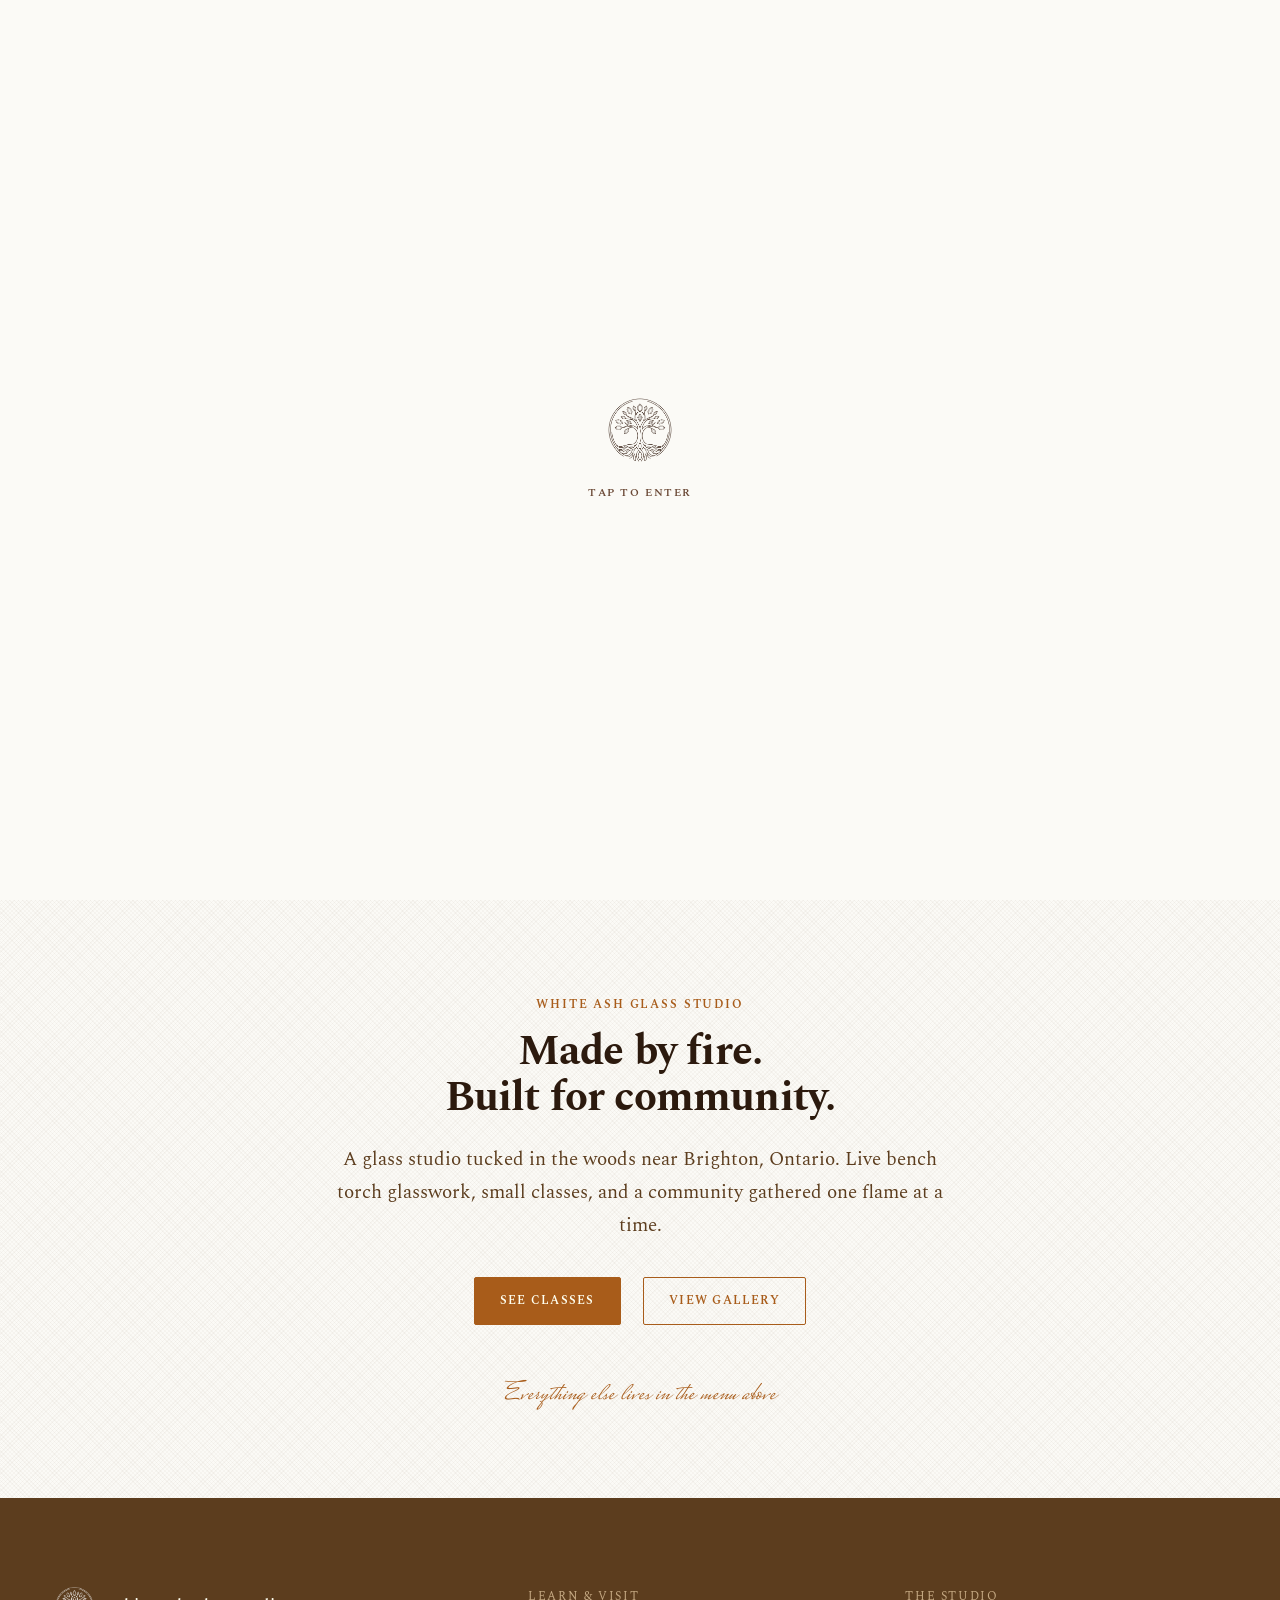
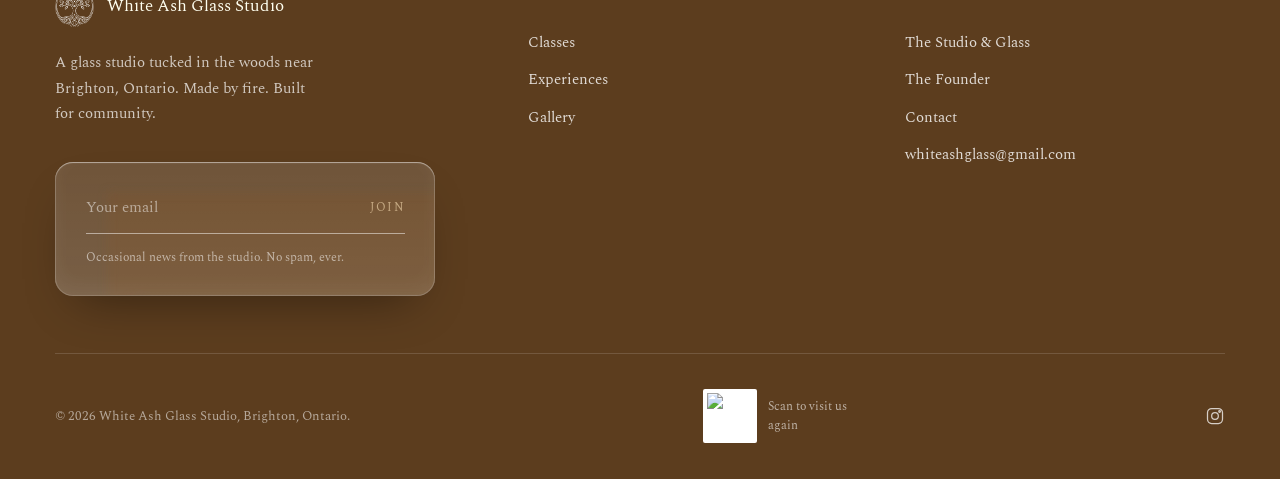
==== index.html @ 571f571d "Initial commit: White Ash Glass Studio website" ====
<!doctype html>
<html lang="en">
<head>
<meta charset="UTF-8">
<meta name="viewport" content="width=device-width, initial-scale=1.0">
<title>White Ash Glass Studio | Bench Torch Glass Art in the Woods, Brighton ON</title>
<meta name="description" content="A glass studio tucked in the woods near Brighton, Ontario. Live bench torch glasswork, hands-on classes, and a community built around the flame.">
<link rel="icon" href="assets/img/logo-mark.png" type="image/png">
<link rel="preconnect" href="https://fonts.googleapis.com">
<link rel="stylesheet" href="assets/css/style.css?v=6">
</head>
<body>

<div class="loading-veil" role="button" tabindex="0" aria-label="Enter White Ash Glass Studio, with sound">
  <img src="assets/img/logo-mark.png" alt="">
  <span class="loading-veil-hint">Tap to enter</span>
</div>

<header class="site-nav">
  <div class="nav-inner">
    <a href="index.html" class="brand">
      <img class="mark-dark" src="assets/img/logo-mark.png" alt="White Ash Glass Studio">
      <img class="mark-light" src="assets/img/logo-mark-light.png" alt="">
      <span class="brand-word">White Ash Glass Studio</span>
    </a>
    <nav class="nav-links">
      <a href="classes.html">Classes</a>
      <a href="experiences.html">Experiences</a>
      <a href="gallery.html">Gallery</a>
      <a href="studio-glass.html">The Studio & Glass</a>
      <a href="the-founder.html">The Founder</a>
      <a href="contact.html">Contact</a>
    </nav>
    <button class="nav-toggle" aria-label="Toggle menu" aria-expanded="false"><span></span><span></span><span></span></button>
  </div>
  <div class="nav-mega">
    <div class="nav-mega-grid">
      <a class="nav-mega-item" href="classes.html">
        <img src="https://images.unsplash.com/photo-1747741321009-b0002ce9b162?w=400&q=70&auto=format&fit=crop" alt="" loading="lazy">
        <span>Classes</span>
      </a>
      <a class="nav-mega-item" href="experiences.html">
        <img src="https://images.unsplash.com/photo-1729244908257-19c8878dfb8f?w=400&q=70&auto=format&fit=crop" alt="" loading="lazy">
        <span>Experiences</span>
      </a>
      <a class="nav-mega-item" href="gallery.html">
        <img src="https://images.unsplash.com/photo-1751751503579-85dc2b4d5c11?w=400&q=70&auto=format&fit=crop" alt="" loading="lazy">
        <span>Gallery</span>
      </a>
      <a class="nav-mega-item" href="studio-glass.html">
        <img src="https://images.unsplash.com/photo-1626327524481-23f89149df7b?w=400&q=70&auto=format&fit=crop" alt="" loading="lazy">
        <span>The Studio & Glass</span>
      </a>
      <a class="nav-mega-item" href="the-founder.html">
        <img src="https://images.unsplash.com/photo-1644917797873-749a1439455c?w=400&q=70&auto=format&fit=crop" alt="" loading="lazy">
        <span>The Founder</span>
      </a>
    </div>
  </div>
</header>

<section class="video-hero" aria-label="A path through the woods leading to the White Ash Glass Studio building">
  <video
    class="video-hero-media"
    autoplay
    muted
    loop
    playsinline
    poster="assets/video/hero-poster.jpg?v=3">
    <source src="assets/video/hero-video.mp4?v=3" type="video/mp4">
  </video>

  <noscript>
    <img class="video-hero-media" src="assets/video/hero-poster.jpg" alt="A woodchip path through spring forest leading to the White Ash Glass Studio building">
  </noscript>

  <button class="hero-sound-toggle" type="button" aria-pressed="false" aria-label="Turn on sound">
    <svg class="icon-muted" width="16" height="16" viewBox="0 0 24 24" fill="none" stroke="currentColor" stroke-width="1.6"><path d="M4 9v6h4l5 5V4L8 9H4Z"/><path d="M17 8l5 8M22 8l-5 8"/></svg>
    <svg class="icon-unmuted" width="16" height="16" viewBox="0 0 24 24" fill="none" stroke="currentColor" stroke-width="1.6"><path d="M4 9v6h4l5 5V4L8 9H4Z"/><path d="M16.5 8.5a5 5 0 0 1 0 7M19.5 6a9 9 0 0 1 0 12"/></svg>
    <span class="hero-sound-label">Sound</span>
  </button>

  <div class="hero-scroll-cue"><span>Scroll</span><div class="line"></div></div>
</section>

<main>
  <section class="section text-center" style="max-width: 620px; padding-top: var(--space-6); padding-bottom: var(--space-6);">
    <span class="eyebrow">White Ash Glass Studio</span>
    <h1 class="mt-2" style="font-size: clamp(2rem, 4vw, 2.6rem);">Made by fire.<br>Built for community.</h1>
    <p class="body-copy large mt-3 text-center">A glass studio tucked in the woods near Brighton, Ontario. Live bench torch glasswork, small classes, and a community gathered one flame at a time.</p>
    <div class="flex items-center gap-3 mt-4" style="justify-content:center; flex-wrap:wrap;">
      <a href="classes.html" class="btn solid">See classes</a>
      <a href="gallery.html" class="btn">View gallery</a>
    </div>
    <p class="script mt-5" style="font-size:1.6rem;">Everything else lives in the menu above</p>
  </section>
</main>

<footer class="site-footer" id="newsletter">
  <div class="container">
    <div class="footer-top">
      <div>
        <div class="footer-brand">
          <img src="assets/img/logo-mark-light.png" alt="">
          <span>White Ash Glass Studio</span>
        </div>
        <p class="footer-tag">A glass studio tucked in the woods near Brighton, Ontario. Made by fire. Built for community.</p>
        <div class="mt-4 glass-card">
          <form class="newsletter-form" action="#" method="post">
            <label class="sr-only" for="newsletter-email">Email address</label>
            <input id="newsletter-email" type="email" placeholder="Your email" required>
            <button type="submit">Join</button>
          </form>
          <p class="newsletter-success">Welcome to the studio. Check your inbox for a note from us.</p>
          <p class="newsletter-note">Occasional news from the studio. No spam, ever.</p>
        </div>
      </div>
      <div>
        <div class="footer-heading">Learn &amp; Visit</div>
        <ul class="footer-links">
          <li><a href="classes.html">Classes</a></li>
          <li><a href="experiences.html">Experiences</a></li>
          <li><a href="gallery.html">Gallery</a></li>
        </ul>
      </div>
      <div>
        <div class="footer-heading">The Studio</div>
        <ul class="footer-links">
          <li><a href="studio-glass.html">The Studio &amp; Glass</a></li>
          <li><a href="the-founder.html">The Founder</a></li>
          <li><a href="contact.html">Contact</a></li>
          <li><a href="mailto:whiteashglass@gmail.com">whiteashglass@gmail.com</a></li>
        </ul>
      </div>
    </div>
    <div class="footer-bottom">
      <span>&copy; 2026 White Ash Glass Studio, Brighton, Ontario.</span>
      <div class="footer-qr">
        <img src="https://api.qrserver.com/v1/create-qr-code/?size=100x100&margin=0&color=44-26-14&data=https://whiteashglass.ca" alt="QR code linking to whiteashglass.ca">
        <span>Scan to visit us again</span>
      </div>
      <div class="footer-social">
        <a href="https://instagram.com" aria-label="White Ash Glass Studio on Instagram" target="_blank" rel="noopener">
          <svg width="20" height="20" viewBox="0 0 24 24" fill="none" stroke="currentColor" stroke-width="1.5"><rect x="3" y="3" width="18" height="18" rx="5"/><circle cx="12" cy="12" r="4"/><circle cx="17.5" cy="6.5" r="1"/></svg>
        </a>
      </div>
    </div>
  </div>
</footer>

<script src="assets/js/liquid-glass.js"></script>
<script src="assets/js/main.js?v=7"></script>
</body>
</html>
---- assets/css/style.css ----
/* ==========================================================================
   White Ash Glass Studio — Design System
   Earth-tone palette, Spectral type (Anziano pending licence), tree-of-life motif.
   ========================================================================== */

@import url('https://fonts.googleapis.com/css2?family=Spectral:ital,wght@0,300;0,400;0,500;0,600;0,700;1,400;1,500;1,600&family=Mrs+Saint+Delafield&display=swap');

:root{
  /* ---- Colour palette (from WAGS Brand Book v7) ---- */
  --lemon:      #FFFFF0;
  --stone:      #FBFAF6;
  --parchment:  #EDE5D4;
  --sand:       #C4A882;
  --sienna:     #8B6347;
  --walnut:     #5C3D1E;
  --bark:       #2C1A0E;
  --copper:     #A85C1A;
  --copper-dim: #8f4d15;
  --sienna-dim: #6b4936;
  --studio-green: #7A8C6E;

  --stone-rgb: 251,250,246;
  --bark-rgb: 44,26,14;
  --weave-rgb: 92,61,30;

  /* ---- Type ---- */
  --font-display: 'Spectral', Georgia, 'Times New Roman', serif;
  --font-body:    'Spectral', Georgia, 'Times New Roman', serif;
  --font-script:  'Mrs Saint Delafield', cursive;

  /* ---- Spacing scale ---- */
  --space-1: 0.4rem;
  --space-2: 0.8rem;
  --space-3: 1.4rem;
  --space-4: 2.2rem;
  --space-5: 3.6rem;
  --space-6: 5.6rem;
  --space-7: 8.8rem;

  /* ---- Motion ---- */
  --ease-out: cubic-bezier(0.16, 1, 0.3, 1);

  --nav-h: 84px;
}

*, *::before, *::after{ box-sizing: border-box; }
html{ scroll-behavior: smooth; }
@media (prefers-reduced-motion: reduce){
  html{ scroll-behavior: auto; }
  *, *::before, *::after{
    animation-duration: 0.001ms !important;
    animation-iteration-count: 1 !important;
    transition-duration: 0.001ms !important;
    transition-delay: 0ms !important;
    scroll-behavior: auto !important;
  }
}

/* Linen/cardstock texture: a fine two-angle crosshatch weave, CSS-only
   (no image request, no filter compositing — cheapest possible option).
   Kept low-contrast and small-pitch on purpose: it should read as paper
   grain at normal viewing distance, not as a visible pattern. Repeats
   seamlessly by nature of the gradient math, no explicit tile size needed. */
body{
  margin: 0;
  background-color: var(--stone);
  background-image:
    repeating-linear-gradient(45deg,
      rgba(var(--weave-rgb), 0.035) 0px,
      rgba(var(--weave-rgb), 0.035) 1px,
      transparent 1px,
      transparent 3px),
    repeating-linear-gradient(-45deg,
      rgba(var(--weave-rgb), 0.035) 0px,
      rgba(var(--weave-rgb), 0.035) 1px,
      transparent 1px,
      transparent 3px);
  color: var(--bark);
  font-family: var(--font-body);
  font-weight: 400;
  font-size: 16px;
  line-height: 1.65;
  -webkit-font-smoothing: antialiased;
  text-rendering: optimizeLegibility;
  overflow-x: hidden;
}

img{ max-width: 100%; display: block; }
a{ color: inherit; text-decoration: none; }
button{ font-family: inherit; cursor: pointer; }
ul{ margin: 0; padding: 0; list-style: none; }
h1,h2,h3,h4,p{ margin: 0; }

.container{
  max-width: 1240px;
  margin: 0 auto;
  padding: 0 var(--space-4);
}
@media (max-width: 640px){
  .container{ padding: 0 var(--space-3); }
}

/* ---- Typography ---- */
h1, .h1, h2, .h2, h3, .h3, .display{
  font-family: var(--font-display);
  color: var(--bark);
  font-weight: 600;
  letter-spacing: -0.02em;
  line-height: 1.12;
}
.h1, h1{ font-size: clamp(2.6rem, 5vw, 4rem); font-weight: 700; }
.h2, h2{ font-size: clamp(2rem, 3.6vw, 2.75rem); font-weight: 600; }
.h3, h3{ font-size: clamp(1.35rem, 2vw, 1.6rem); font-weight: 600; letter-spacing: -0.01em; }

.subheading{
  font-family: var(--font-display);
  font-style: italic;
  font-weight: 400;
  font-size: clamp(1.15rem, 1.6vw, 1.4rem);
  color: var(--sienna);
  letter-spacing: 0;
}

.eyebrow{
  font-family: var(--font-body);
  font-weight: 600;
  font-size: 0.72rem;
  letter-spacing: 0.16em;
  text-transform: uppercase;
  color: var(--copper);
}

.script{
  font-family: var(--font-script);
  font-weight: 400;
  color: var(--copper);
  line-height: 1;
}

p, .body-copy{
  max-width: 62ch;
  font-size: 1.05rem;
  font-weight: 400;
  line-height: 1.7;
  color: var(--walnut);
}
.body-copy.large{ font-size: 1.2rem; }
.lede{ font-size: 1.25rem; line-height: 1.65; color: var(--walnut); max-width: 58ch; }

.caption, .label{
  font-family: var(--font-body);
  font-size: 0.72rem;
  font-weight: 600;
  letter-spacing: 0.1em;
  text-transform: uppercase;
  color: var(--sienna);
}

/* --copper and --sienna both drop under 4.5:1 against --parchment (measured
   ~3.98:1 and ~4.21:1). Every card is parchment regardless of its parent
   section, so the contrast-safe variants apply there and inside
   .on-parchment sections directly, without touching the brand accent
   colour anywhere it already reads at 4.5:1+ (page-hero copy, stone bg). */
.card .eyebrow,
.on-parchment .eyebrow{ color: var(--copper-dim); }
.card .caption,
.card .label,
.on-parchment .caption,
.on-parchment .label{ color: var(--sienna-dim); }

.text-center{ text-align: center; margin-left: auto; margin-right: auto; }

/* ---- Buttons / links ---- */
.btn{
  display: inline-flex;
  align-items: center;
  gap: 0.6em;
  font-family: var(--font-body);
  font-size: 0.78rem;
  font-weight: 600;
  letter-spacing: 0.1em;
  text-transform: uppercase;
  padding: 1em 2em;
  border: 1px solid var(--copper);
  border-radius: 2px;
  color: var(--copper);
  background: transparent;
  transition: color 0.35s var(--ease-out), background-color 0.35s var(--ease-out), transform 0.35s var(--ease-out), box-shadow 0.35s var(--ease-out);
}
.btn:focus-visible{ outline: 2px solid var(--copper); outline-offset: 3px; }
.btn:active{ transform: translateY(0); transition-duration: 0.12s; }
.btn.solid{ background: var(--copper); color: var(--lemon); }
.btn.ghost-light{ border-color: rgba(255,255,255,0.7); color: #fff; }

.text-link{
  position: relative;
  font-weight: 500;
  color: var(--walnut);
  padding-bottom: 2px;
  background-image: linear-gradient(var(--copper), var(--copper));
  background-position: 0 100%;
  background-repeat: no-repeat;
  background-size: 0% 1px;
  transition: background-size 0.4s var(--ease-out), color 0.3s var(--ease-out);
}
.text-link:focus-visible{ outline: 2px solid var(--copper); outline-offset: 3px; }

/* ---- Navigation ---- */
/* Floating liquid-glass bar: JS (liquid-glass.js) supplies the SVG-filtered
   backdrop refraction; this CSS supplies the material dressing (tint,
   specular rim, inner glow, shadow) per the glass recipe. Text colour keys
   off .scrolled since the bar always floats over photography or content. */
.site-nav{
  position: fixed;
  top: 14px;
  left: 50%;
  transform: translateX(-50%);
  width: calc(100% - 28px);
  max-width: 1240px;
  z-index: 100;
  border-radius: 20px;
  transition: background 0.5s var(--ease-out), box-shadow 0.5s var(--ease-out), top 0.4s var(--ease-out);
}
.site-nav.glass-nav{
  background: linear-gradient(180deg, rgba(var(--bark-rgb),0.22), rgba(var(--bark-rgb),0.36));
  box-shadow:
    0 20px 50px -22px rgba(44,26,14,0.45),
    inset 0 1px 1px rgba(255,255,255,0.4),
    inset 0 -8px 18px rgba(255,255,255,0.05),
    inset 0 0 0 1px rgba(255,255,255,0.15);
}
.site-nav.glass-nav.scrolled{
  background: linear-gradient(180deg, rgba(var(--stone-rgb),0.58), rgba(var(--stone-rgb),0.76));
  box-shadow:
    0 16px 40px -22px rgba(44,26,14,0.3),
    inset 0 1px 1px rgba(255,255,255,0.65),
    inset 0 -8px 18px rgba(255,255,255,0.1),
    inset 0 0 0 1px rgba(255,255,255,0.55);
}
.site-nav.scrolled{ top: 10px; }
/* pre-JS / fallback: keep the bar legible before liquid-glass.js attaches */
.site-nav.glass-nav:not(.lg-ready){ backdrop-filter: blur(14px) saturate(1.3); -webkit-backdrop-filter: blur(14px) saturate(1.3); }

.nav-inner{
  display: flex;
  align-items: center;
  justify-content: space-between;
  width: 100%;
  padding: 0.85rem 1.6rem;
  position: relative;
  z-index: 2;
}
@media (max-width: 640px){
  .site-nav{ top: 10px; width: calc(100% - 20px); }
  .nav-inner{ padding: 0.7rem 1.1rem; }
}

/* ---- Nav mega menu ----
   The homepage no longer carries a chapter-panel index, so the nav takes
   over that job: hovering or keyboard-focusing the link row drops a glass
   panel of photo tiles, one per page. Always kept in the DOM at full size
   (opacity/visibility toggled, never display:none) so liquid-glass.js can
   measure and refract it correctly from the first paint. Desktop only —
   mobile keeps the simple full-screen text list. */
.nav-mega{
  position: absolute;
  top: calc(100% + 10px);
  left: 0; right: 0;
  border-radius: 20px;
  padding: 1.1rem;
  opacity: 0;
  visibility: hidden;
  transform: translateY(-10px);
  transition: opacity .25s var(--ease-out), transform .25s var(--ease-out), visibility 0s linear .25s;
  pointer-events: none;
  z-index: 1;
}
.nav-mega.glass-nav{
  background: linear-gradient(180deg, rgba(var(--stone-rgb),0.62), rgba(var(--stone-rgb),0.8));
  box-shadow:
    0 26px 60px -22px rgba(44,26,14,0.4),
    inset 0 1px 1px rgba(255,255,255,0.7),
    inset 0 -8px 18px rgba(255,255,255,0.1),
    inset 0 0 0 1px rgba(255,255,255,0.55);
}
.site-nav:focus-within .nav-mega{
  opacity: 1;
  visibility: visible;
  transform: translateY(0);
  pointer-events: auto;
  transition: opacity .25s var(--ease-out), transform .25s var(--ease-out), visibility 0s;
}
.nav-mega-grid{
  display: grid;
  grid-template-columns: repeat(5, 1fr);
  gap: 0.7rem;
}
.nav-mega-item{
  position: relative;
  display: block;
  border-radius: 12px;
  overflow: hidden;
  aspect-ratio: 3/4;
  background: var(--parchment);
}
.nav-mega-item img{
  width: 100%; height: 100%; object-fit: cover;
  transition: transform .6s var(--ease-out);
}
.nav-mega-item::after{
  content: '';
  position: absolute; inset: 0;
  background: linear-gradient(180deg, rgba(20,12,6,0) 45%, rgba(20,12,6,0.68) 100%);
}
.nav-mega-item span{
  position: absolute; left: 10px; right: 10px; bottom: 9px;
  z-index: 1;
  color: #fff;
  font-size: 0.68rem;
  font-weight: 600;
  letter-spacing: 0.06em;
  text-transform: uppercase;
}
.nav-mega-item:focus-visible{ outline: 2px solid var(--copper); outline-offset: 3px; }
@media (max-width: 880px){
  .nav-mega{ display: none; }
}

.brand{
  display: flex;
  align-items: center;
  gap: 0.7rem;
}
.brand img{ height: 38px; width: auto; transform-origin: left center; transition: transform 0.4s var(--ease-out), filter .4s; }
.site-nav.scrolled .brand img{ transform: scale(0.842); }
.brand-word{
  font-family: var(--font-display);
  font-weight: 600;
  font-size: 1.02rem;
  letter-spacing: 0.01em;
  color: #fff;
  text-shadow: 0 1px 8px rgba(0,0,0,0.35);
  transition: color .4s var(--ease-out), text-shadow .4s var(--ease-out);
}
.site-nav.scrolled .brand-word{ color: var(--bark); text-shadow: none; }
.site-nav.scrolled .brand img.mark-dark{ display:block; }
.site-nav.scrolled .brand img.mark-light{ display:none; }
.brand img.mark-dark{ display:none; }
.brand img.mark-light{ display:block; filter: drop-shadow(0 1px 6px rgba(0,0,0,0.35)); }

.nav-links{
  display: flex;
  align-items: center;
  gap: var(--space-4);
}
.nav-links a{
  font-size: 0.76rem;
  font-weight: 600;
  letter-spacing: 0.08em;
  text-transform: uppercase;
  color: #fff;
  text-shadow: 0 1px 6px rgba(0,0,0,0.3);
  position: relative;
  padding: 0.4em 0;
  transition: color .4s var(--ease-out), text-shadow .4s var(--ease-out);
}
.site-nav.scrolled .nav-links a{ color: var(--walnut); text-shadow: none; }
.nav-links a::after{
  content: '';
  position: absolute;
  left: 0; right: 100%; bottom: -2px;
  height: 1px;
  background: currentColor;
  transition: right 0.4s var(--ease-out);
}
.nav-links a.active::after{ right: 0; }
.nav-links a:focus-visible{ outline: 2px solid var(--copper); outline-offset: 4px; }
.nav-links a.active{ color: var(--sand); }
.site-nav.scrolled .nav-links a.active{ color: var(--copper); }

.nav-toggle{
  display: none;
  background: none;
  border: none;
  /* 44x44 minimum touch target (WCAG 2.5.5); the visual icon stays 30x22,
     centred inside via the span insets/offsets below. */
  width: 44px; height: 44px;
  position: relative;
  z-index: 101;
}
.nav-toggle span{
  position: absolute;
  left: 7px; right: 7px;
  height: 2px;
  background: #fff;
  box-shadow: 0 1px 6px rgba(0,0,0,0.3);
  transition: transform 0.35s var(--ease-out), opacity 0.3s, top .35s var(--ease-out), background-color .4s;
}
.site-nav.scrolled .nav-toggle span{ background: var(--bark); box-shadow: none; }
.nav-toggle span:nth-child(1){ top: 11px; }
.nav-toggle span:nth-child(2){ top: 21px; }
.nav-toggle span:nth-child(3){ top: 31px; }
.nav-open .nav-toggle span{ background: var(--bark) !important; }
.nav-open .nav-toggle span:nth-child(1){ top: 21px; transform: rotate(45deg); }
.nav-open .nav-toggle span:nth-child(2){ opacity: 0; }
.nav-open .nav-toggle span:nth-child(3){ top: 21px; transform: rotate(-45deg); }

@media (max-width: 880px){
  .nav-toggle{ display: block; }
  .nav-links{
    position: fixed;
    inset: 0;
    height: 100dvh;
    background: var(--stone);
    flex-direction: column;
    justify-content: center;
    gap: var(--space-4);
    transform: translateX(100%);
    transition: transform 0.5s var(--ease-out);
  }
  .nav-links a{ font-size: 1.1rem; color: var(--bark) !important; text-shadow: none !important; }
  .nav-open .nav-links{ transform: translateX(0); }
  .nav-open .brand-word{ color: var(--bark) !important; text-shadow: none !important; }
  .nav-open .brand img.mark-dark{ display:block !important; }
  .nav-open .brand img.mark-light{ display:none !important; }
}

/* ---- Hero: hover lens + click to focus ----
   A blurred base photo. Hovering moves a sharp copy of the same photo,
   clipped to a circular SVG mask, to wherever the cursor is
   (site/assets/js/hero-focus.js translates the clip shape every frame —
   the photo never moves, only the window we see it through does). Clicking
   the hero (or pressing Enter/Space — it's a real keyboard control) locks
   the *whole* photo into focus: a full-size sharp layer crossfades in over
   everything and the lens fades out, since there's nothing left for it to
   reveal. Reduced-motion still allows both interactions (they're user-
   initiated, not autoplay); the global prefers-reduced-motion rule above
   collapses the crossfades to near-instant. */
.video-hero{
  position: relative;
  height: 100svh;
  min-height: 560px;
  width: 100%;
  overflow: hidden;
  background: var(--bark);
}
/* Short viewports (phones in landscape): the 560px floor would exceed
   the actual viewport height and push the sound toggle/scroll cue
   below the fold entirely. Drop the floor so the hero never grows
   past what's actually visible. */
@media (max-height: 480px){
  .video-hero{ min-height: 0; }
}
.video-hero-media{
  position: absolute; inset: 0;
  width: 100%; height: 100%;
  object-fit: cover;
}
.video-hero::after{
  content: '';
  position: absolute; inset: 0;
  background: linear-gradient(180deg, rgba(20,12,6,0.4) 0%, rgba(20,12,6,0.05) 30%, rgba(20,12,6,0.05) 60%, rgba(20,12,6,0.5) 100%);
  mix-blend-mode: multiply;
  pointer-events: none;
  z-index: 1;
}
.hero-sound-toggle{
  position: absolute;
  right: var(--space-4);
  bottom: var(--space-4);
  z-index: 3;
  display: inline-flex;
  align-items: center;
  justify-content: center;
  gap: 0.5em;
  min-height: 44px;
  padding: 0.6em 1.1em;
  border: 1px solid rgba(255,255,255,0.5);
  border-radius: 999px;
  background: rgba(20,12,6,0.28);
  backdrop-filter: blur(6px);
  color: #fff;
  cursor: pointer;
  transition: background-color .3s var(--ease-out), border-color .3s var(--ease-out), transform .3s var(--ease-out);
}
.hero-sound-toggle:focus-visible{ outline: 2px solid var(--sand); outline-offset: 2px; }
.hero-sound-toggle:active{ transform: translateY(0) scale(0.97); transition-duration: .12s; }
.hero-sound-toggle svg{ display: block; flex-shrink: 0; }
.hero-sound-toggle .icon-unmuted{ display: none; }
.hero-sound-toggle[aria-pressed="true"] .icon-muted{ display: none; }
.hero-sound-toggle[aria-pressed="true"] .icon-unmuted{ display: block; }
.hero-sound-toggle[aria-pressed="true"]{ background: rgba(168,92,26,0.45); border-color: var(--copper); }
.hero-sound-label{
  font-family: var(--font-body);
  font-size: 0.65rem;
  font-weight: 600;
  letter-spacing: 0.1em;
  text-transform: uppercase;
  text-shadow: 0 1px 6px rgba(0,0,0,0.3);
}

.hero-scroll-cue{
  position: absolute;
  bottom: var(--space-4);
  left: 50%;
  transform: translateX(-50%);
  z-index: 3;
  display: flex;
  flex-direction: column;
  align-items: center;
  gap: 0.5rem;
  color: #fff;
  opacity: 0.85;
  animation: fade-in 1.2s var(--ease-out) 1.4s both;
}
.hero-scroll-cue span{
  font-size: 0.65rem;
  letter-spacing: 0.2em;
  text-transform: uppercase;
  text-shadow: 0 1px 6px rgba(0,0,0,0.4);
}
.hero-scroll-cue .line{
  width: 1px; height: 34px;
  background: linear-gradient(#fff, transparent);
  animation: cue-pulse 2.2s ease-in-out infinite;
}
@keyframes cue-pulse{ 0%,100%{opacity:.4} 50%{opacity:1} }
@keyframes fade-in{ from{opacity:0; transform: translate(-50%,10px);} to{opacity:.85; transform: translate(-50%,0);} }

/* ---- Page hero (subpages) ---- */
.page-hero{
  position: relative;
  height: 62vh;
  min-height: 380px;
  width: 100%;
  overflow: hidden;
  background: var(--bark);
}
.page-hero img{
  position: absolute; inset: 0;
  width: 100%; height: 100%;
  object-fit: cover;
}
.page-hero::after{
  content:'';
  position: absolute; inset: 0;
  background: linear-gradient(180deg, rgba(20,12,6,0.35) 0%, rgba(20,12,6,0.1) 45%, rgba(20,12,6,0.62) 100%);
}
.page-hero-content{
  position: absolute;
  left: 0; right: 0; bottom: 0;
  z-index: 2;
  padding: 0 0 var(--space-5);
  color: #fff;
}
.page-hero-content .eyebrow{ color: var(--sand); }
.page-hero-content h1{ color: #fff; text-shadow: 0 2px 20px rgba(0,0,0,0.35); }

/* ---- Section rhythm ---- */
.section{ padding: var(--space-6) 0; }
.section.tight{ padding: var(--space-5) 0; }
/* Retired full-bleed parchment banding: backgrounds stay white/textured
   everywhere now, colour lives in contained boxes (.card, .glass-card,
   .interactive-process, footer) instead of page-width colour bands. */
.section.on-parchment{ background: transparent; }

.section-head{ max-width: 640px; margin-bottom: var(--space-5); }
.section-head .eyebrow{ display:block; margin-bottom: var(--space-2); }
.section-head h2{ margin-bottom: var(--space-3); }

/* root-divider: signature decorative rule evoking the WAGS root knotwork */
.root-divider{
  width: 100%;
  height: 34px;
  margin: 0 auto;
  display: block;
  color: var(--sand);
  opacity: 0.9;
  fill: none;
}
.root-divider path{ fill: none; }
.root-divider.flip{ transform: scaleY(-1); }

/* ---- Cards ---- */
.card-grid{ display: grid; grid-template-columns: repeat(3, 1fr); gap: var(--space-4); }
@media (max-width: 900px){ .card-grid{ grid-template-columns: repeat(2, 1fr); } }
@media (max-width: 640px){ .card-grid{ grid-template-columns: 1fr; } }

.card{
  background: var(--parchment);
  border-radius: 3px;
  padding: var(--space-4);
  box-shadow: 0 1px 2px rgba(44,26,14,0.05), 0 12px 30px -18px rgba(44,26,14,0.22);
  transition: transform 0.45s var(--ease-out), box-shadow 0.45s var(--ease-out);
}
.card h3{ margin-bottom: var(--space-2); }
.card p{ font-size: 0.98rem; }

.photo-card{
  position: relative;
  border-radius: 3px;
  overflow: hidden;
  aspect-ratio: 4/5;
  background: var(--parchment);
}
.photo-card img{ width:100%; height:100%; object-fit: cover; transition: transform .8s var(--ease-out); }
.photo-card:hover img{ transform: scale(1.05); }

/* ---- Process steps (The Glass) ---- */
.process{ display:grid; grid-template-columns: repeat(3,1fr); gap: var(--space-5); counter-reset: step; }
@media (max-width: 800px){ .process{ grid-template-columns: 1fr; gap: var(--space-5); } }
.process-step{ position: relative; }
.process-figure{ position:relative; border-radius: 50%; overflow:hidden; width: 168px; height:168px; margin: 0 auto var(--space-3); border: 1px solid var(--sand); padding: 6px; }
.process-figure .ring{ position:absolute; inset:0; border-radius:50%; border:1px solid rgba(168,92,26,0.35); }
.process-figure img{ width:100%; height:100%; object-fit:cover; border-radius: 50%; }
.process-num{ font-family: var(--font-display); font-style: italic; color: var(--copper); font-size: 1rem; display:block; text-align:center; margin-bottom: 0.3rem; }
.process-step h3{ text-align:center; }
.process-step p{ text-align:center; margin: 0 auto; }

/* ---- Quote block ---- */
.quote-block{
  position: relative;
  padding: var(--space-3) 0 var(--space-3) var(--space-4);
  border-left: 2px solid var(--copper);
}
.quote-block p{
  font-family: var(--font-display);
  font-style: italic;
  font-size: clamp(1.3rem, 2.6vw, 1.9rem);
  color: var(--walnut);
  line-height: 1.5;
  max-width: 44ch;
}
.quote-attribution{ margin-top: var(--space-3); font-size: 0.85rem; color: var(--sienna); letter-spacing: 0.03em; }

/* ---- Two column layout ---- */
.split{ display:grid; grid-template-columns: 1fr 1fr; gap: var(--space-6); align-items: center; }
@media (max-width: 880px){ .split{ grid-template-columns: 1fr; gap: var(--space-4); } }
.split.reverse .split-media{ order: 2; }
.split-media img{ border-radius: 3px; }
.split-media{ position:relative; }
.medallion-frame{ position: relative; }
.medallion-frame::before{
  content:'';
  position:absolute;
  inset: -14px;
  border: 1px solid var(--sand);
  border-radius: 4px;
  pointer-events: none;
}

/* ---- Essay image blocks (The Studio) ---- */
.essay-block{ margin-bottom: var(--space-6); }
.essay-block:last-child{ margin-bottom: 0; }
.essay-figure{ border-radius: 3px; overflow: hidden; }
.essay-figure img{ width: 100%; height: auto; display:block; }
.essay-caption{ margin-top: var(--space-2); }

/* ---- Footer ---- */
.site-footer{
  background: var(--walnut);
  color: var(--lemon);
  padding: var(--space-6) 0 var(--space-4);
}
.footer-top{
  display: grid;
  grid-template-columns: 1.3fr 1fr 1fr;
  gap: var(--space-5);
  padding-bottom: var(--space-5);
  border-bottom: 1px solid rgba(255,255,255,0.14);
}
@media (max-width: 800px){ .footer-top{ grid-template-columns: 1fr; gap: var(--space-4); } }

.footer-brand{ display:flex; align-items:center; gap: var(--space-2); margin-bottom: var(--space-3); }
.footer-brand img{ height: 40px; }
.footer-brand span{ font-family: var(--font-display); font-size: 1.05rem; }
.footer-tag{ color: rgba(255,255,255,0.72); font-size: 0.95rem; max-width: 34ch; }

.footer-heading{ font-size: 0.72rem; letter-spacing: 0.14em; text-transform: uppercase; color: var(--sand); margin-bottom: var(--space-3); }
.footer-links li{ margin-bottom: 0.7rem; }
.footer-links a{ color: rgba(255,255,255,0.82); font-size: 0.92rem; transition: color .3s; }

.newsletter-form{ display:flex; gap: 0; max-width: 340px; border-bottom: 1px solid rgba(255,255,255,0.4); padding-bottom: 0.5rem; }
.newsletter-form input{
  flex: 1;
  background: transparent;
  border: none;
  color: #fff;
  font-family: var(--font-body);
  font-size: 0.95rem;
  padding: 0.4rem 0;
}
.newsletter-form input::placeholder{ color: rgba(255,255,255,0.5); }
.newsletter-form input:focus{ outline: none; }
.newsletter-form button{
  background: none; border: none; color: var(--sand);
  font-size: 0.72rem; letter-spacing: 0.1em; text-transform: uppercase;
  padding: 0.4rem 0 0.4rem 0.8rem;
  transition: color .3s;
}
.newsletter-note{ font-size: 0.78rem; color: rgba(255,255,255,0.55); margin-top: var(--space-2); }
.newsletter-success{
  display:none; font-size: 0.85rem; color: var(--sand); margin-top: var(--space-2);
  opacity: 0; transform: translateY(6px);
  transition: opacity .5s var(--ease-out), transform .5s var(--ease-out);
}
.newsletter-success.show{ opacity: 1; transform: translateY(0); }
.newsletter-form, .contact-form{ transition: opacity .25s var(--ease-out), transform .25s var(--ease-out); }
.newsletter-form.form-exit, .contact-form.form-exit{ opacity: 0; transform: translateY(-4px); pointer-events: none; }

/* Liquid-glass card: same optical recipe as the nav, tuned for a light
   frosted panel lifted off the walnut footer. */
.glass-card{
  border-radius: 18px;
  padding: 1.7rem 1.9rem;
  max-width: 380px;
}
.glass-card.glass-nav{
  background: linear-gradient(180deg, rgba(255,255,255,0.12), rgba(255,255,255,0.18));
  box-shadow:
    0 22px 50px -22px rgba(0,0,0,0.45),
    inset 0 1px 1px rgba(255,255,255,0.4),
    inset 0 -8px 20px rgba(255,255,255,0.06),
    inset 0 0 0 1px rgba(255,255,255,0.16);
}
.glass-card .newsletter-form{ border-bottom-color: rgba(255,255,255,0.5); }

.footer-bottom{
  display:flex; align-items:center; justify-content: space-between;
  flex-wrap: wrap; gap: var(--space-3);
  padding-top: var(--space-4);
  font-size: 0.8rem;
  color: rgba(255,255,255,0.55);
}
.footer-social{ display:flex; align-items:center; gap: var(--space-3); }
.footer-social a{ color: rgba(255,255,255,0.75); transition: color .3s, transform .3s; display:inline-flex; }
.footer-qr{ display:flex; align-items:center; gap: 0.7rem; }
.footer-qr img{ width: 54px; height: 54px; border-radius: 2px; background:#fff; padding: 4px; }
.footer-qr span{ font-size: 0.75rem; color: rgba(255,255,255,0.6); max-width: 14ch; }

/* ---- Gallery / Lightbox ---- */
.gallery-grid{
  display: grid;
  grid-template-columns: repeat(4, 1fr);
  gap: var(--space-2);
}
@media (max-width: 900px){ .gallery-grid{ grid-template-columns: repeat(3,1fr); } }
@media (max-width: 600px){ .gallery-grid{ grid-template-columns: repeat(2,1fr); gap: var(--space-1); } }
.gallery-item{
  position: relative;
  overflow: hidden;
  border-radius: 2px;
  cursor: pointer;
  background: var(--parchment);
}
.gallery-item.tall{ grid-row: span 2; }
.gallery-item img{ width:100%; height:100%; object-fit:cover; transition: transform .6s var(--ease-out); }
.gallery-item::after{
  content: '';
  position: absolute; inset: 0;
  background: rgba(44,26,14,0);
  transition: background-color .35s;
}
.gallery-item .gi-label{
  position: absolute; left: var(--space-2); bottom: var(--space-2);
  color: #fff; font-size: 0.72rem; letter-spacing: 0.08em; text-transform: uppercase;
  opacity: 0; transform: translateY(6px);
  transition: opacity .3s, transform .3s;
  text-shadow: 0 1px 6px rgba(0,0,0,0.5);
}

.lightbox{
  position: fixed; inset: 0; z-index: 200;
  background: rgba(20,12,6,0.92);
  display: flex; align-items: center; justify-content: center;
  opacity: 0; pointer-events: none;
  transition: opacity .35s var(--ease-out);
}
.lightbox.open{ opacity: 1; pointer-events: auto; }
.lightbox img{ max-width: min(88vw, 1100px); max-height: 84vh; object-fit: contain; border-radius: 2px; box-shadow: 0 30px 80px rgba(0,0,0,0.5); transition: opacity .35s var(--ease-out); }
.lightbox-close, .lightbox-prev, .lightbox-next{
  position: absolute;
  background: rgba(255,255,255,0.08);
  border: 1px solid rgba(255,255,255,0.3);
  color: #fff;
  border-radius: 50%;
  width: 46px; height: 46px;
  display: flex; align-items: center; justify-content: center;
  transition: background-color .3s, transform .3s;
}
.lightbox-close{ top: var(--space-3); right: var(--space-3); }
.lightbox-prev{ left: var(--space-3); top: 50%; transform: translateY(-50%); }
.lightbox-next{ right: var(--space-3); top: 50%; transform: translateY(-50%); }
.lightbox-caption{ position:absolute; bottom: var(--space-4); left:0; right:0; text-align:center; color: rgba(255,255,255,0.75); font-size: 0.85rem; letter-spacing: 0.04em; }

/* ---- Interactive process widget (Classes) ---- */
.interactive-process{
  display: grid;
  grid-template-columns: 1.1fr 1fr;
  gap: var(--space-5);
  align-items: center;
  background: var(--stone);
  border-radius: 16px;
  padding: var(--space-4);
  box-shadow: 0 1px 2px rgba(44,26,14,0.05), 0 20px 40px -24px rgba(44,26,14,0.25);
}
@media (max-width: 800px){ .interactive-process{ grid-template-columns: 1fr; padding: var(--space-3); } }
.ip-media{ position: relative; border-radius: 12px; overflow: hidden; aspect-ratio: 4/3; background: var(--bark); }
.ip-media img{ width: 100%; height: 100%; object-fit: cover; transition: opacity .35s var(--ease-out); position: relative; z-index: 1; }
.ip-flame{
  position: absolute; inset: -20%;
  background: radial-gradient(circle at 30% 60%, rgba(168,92,26,0.55), transparent 60%);
  filter: blur(30px);
  opacity: 0.7;
  animation: flame-pulse 2.4s ease-in-out infinite;
  pointer-events: none;
  mix-blend-mode: screen;
}
.ip-flame-shape{ background: radial-gradient(circle at 62% 42%, rgba(196,168,130,0.5), transparent 60%); }
.ip-flame-anneal{ background: radial-gradient(circle at 50% 72%, rgba(92,61,30,0.5), transparent 60%); animation-duration: 4s; opacity: 0.5; }
@keyframes flame-pulse{ 0%,100%{ opacity: 0.5; transform: scale(1); } 50%{ opacity: 0.85; transform: scale(1.08); } }
.ip-tabs{ display: flex; flex-direction: column; gap: 0.2rem; }
.ip-tab{
  text-align: left;
  background: none;
  border: none;
  border-left: 2px solid transparent;
  padding: 0.7rem 0 0.7rem 1.1rem;
  font-family: var(--font-body);
  font-size: 1rem;
  font-weight: 600;
  color: var(--sienna);
  transition: color .3s var(--ease-out), border-color .3s var(--ease-out);
}
.ip-tab .ip-tab-num{ font-family: var(--font-display); font-style: italic; margin-right: 0.5em; }
.ip-tab.active{ color: var(--copper); border-left-color: var(--copper); }
.ip-tab:focus-visible{ outline: 2px solid var(--copper); outline-offset: 2px; }

/* ---- Forms (Contact) ---- */
.form-grid{ display:grid; grid-template-columns: 1fr 1fr; gap: var(--space-3); }
@media (max-width: 640px){ .form-grid{ grid-template-columns: 1fr; } }
.field{ display:flex; flex-direction: column; gap: 0.5rem; margin-bottom: var(--space-3); }
.field.full{ grid-column: 1 / -1; }
.field label{ font-size: 0.72rem; letter-spacing: 0.1em; text-transform: uppercase; color: var(--sienna); }
.field input, .field textarea, .field select{
  font-family: var(--font-body);
  font-size: 1rem;
  padding: 0.85rem 1rem;
  background: var(--lemon);
  border: 1px solid var(--sand);
  border-radius: 2px;
  color: var(--bark);
  transition: border-color .3s, box-shadow .3s;
  resize: vertical;
}
.field input:focus, .field textarea:focus, .field select:focus{
  outline: none;
  border-color: var(--copper);
  box-shadow: 0 0 0 3px rgba(168,92,26,0.15);
}
.form-success{ display:none; opacity: 0; transform: translateY(8px); transition: opacity .5s var(--ease-out), transform .5s var(--ease-out); }
.form-success.show{ display:block; opacity: 1; transform: translateY(0); }

/* ---- Loading veil ---- */
.loading-veil{
  position: fixed; inset: 0; z-index: 999;
  background: var(--stone);
  display: flex; flex-direction: column; align-items: center; justify-content: center;
  gap: var(--space-3);
  cursor: pointer;
  transition: opacity .7s var(--ease-out), transform .7s var(--ease-out), visibility .7s;
}
.loading-veil img{ width: 64px; height: 64px; animation: veil-breathe 1.6s ease-in-out infinite; }
@keyframes veil-breathe{ 0%,100%{ opacity: .55; } 50%{ opacity: 1; } }
.loading-veil-hint{
  font-family: var(--font-body);
  font-size: 0.68rem;
  font-weight: 600;
  letter-spacing: 0.14em;
  text-transform: uppercase;
  color: var(--sienna-dim);
  opacity: 0;
}
.loading-veil.ready .loading-veil-hint{
  animation: veil-hint-in .6s var(--ease-out) both, hint-breathe 2.6s ease-in-out .6s infinite;
}
@keyframes veil-hint-in{ from{ opacity: 0; transform: translateY(6px); } to{ opacity: 1; transform: translateY(0); } }
.loading-veil.hide{ opacity: 0; visibility: hidden; transform: scale(1.05); }

/* ---- Reveal on scroll ----
   Content stays visible (opacity:1) at all times, including with JS
   disabled or before the observer fires — only a gentle rise-into-place
   transform is gated on scroll, never the content's visibility. */
.reveal{ opacity: 1; transform: translateY(16px); transition: transform .7s var(--ease-out); }
.reveal.in{ transform: translateY(0); }

/* Group entrances (card grids, gallery, process steps): the block itself
   stays put, its children carry the rise instead, each on a short stagger.
   Capped at 10 (the gallery's count) so a long grid never feels sluggish. */
.card-grid.reveal, .gallery-grid.reveal, .process.reveal{ transform: none; }
.card-grid.reveal .card,
.gallery-grid.reveal .gallery-item,
.process.reveal .process-step{
  transform: translateY(16px);
  transition: transform .6s var(--ease-out);
}
.card-grid.reveal.in .card,
.gallery-grid.reveal.in .gallery-item,
.process.reveal.in .process-step{ transform: translateY(0); }
.card-grid .card:nth-child(2), .gallery-grid .gallery-item:nth-child(2), .process .process-step:nth-child(2){ transition-delay: 45ms; }
.card-grid .card:nth-child(3), .gallery-grid .gallery-item:nth-child(3), .process .process-step:nth-child(3){ transition-delay: 90ms; }
.gallery-grid .gallery-item:nth-child(4){ transition-delay: 135ms; }
.gallery-grid .gallery-item:nth-child(5){ transition-delay: 180ms; }
.gallery-grid .gallery-item:nth-child(6){ transition-delay: 225ms; }
.gallery-grid .gallery-item:nth-child(7){ transition-delay: 270ms; }
.gallery-grid .gallery-item:nth-child(8){ transition-delay: 315ms; }
.gallery-grid .gallery-item:nth-child(9){ transition-delay: 360ms; }
.gallery-grid .gallery-item:nth-child(10){ transition-delay: 405ms; }

/* ---- Misc utility ---- */
.mt-1{ margin-top: var(--space-1); } .mt-2{ margin-top: var(--space-2); } .mt-3{ margin-top: var(--space-3); }
.mt-4{ margin-top: var(--space-4); } .mt-5{ margin-top: var(--space-5); }
.flex{ display:flex; } .items-center{ align-items:center; } .gap-2{ gap: var(--space-2); } .gap-3{ gap: var(--space-3); }
.sr-only{ position:absolute; width:1px; height:1px; overflow:hidden; clip:rect(0,0,0,0); white-space:nowrap; }

/* ---- Hover feedback, gated to real pointers ----
   Touch devices fire a synthetic hover on tap with no matching "unhover"
   event, so a lifted card / zoomed photo / open mega-menu stays stuck in
   its hovered state until the next unrelated tap. Every hover-triggered
   visual change lives here, behind a real mouse. Non-hover states that
   also happen to share a selector with a hover rule (current-page nav
   underline, keyboard :focus-within) stay defined at their original
   spot, ungated, since keyboard/touch users still need them. */
@media (hover: hover) and (pointer: fine){
  .btn:hover{
    background: var(--copper);
    color: var(--lemon);
    transform: translateY(-2px);
    box-shadow: 0 10px 24px -10px rgba(168,92,26,0.55), 0 2px 6px rgba(44,26,14,0.08);
  }
  .btn.solid:hover{ background: var(--copper-dim); color: var(--lemon); box-shadow: 0 10px 24px -10px rgba(168,92,26,0.55); }
  .btn.ghost-light:hover{ background: #fff; color: var(--bark); }
  .text-link:hover{ background-size: 100% 1px; color: var(--copper); }
  .hero-sound-toggle:hover{ background: rgba(20,12,6,0.45); border-color: rgba(255,255,255,0.8); transform: translateY(-1px); }
  .site-nav:hover .nav-mega{
    opacity: 1;
    visibility: visible;
    transform: translateY(0);
    pointer-events: auto;
    transition: opacity .25s var(--ease-out), transform .25s var(--ease-out), visibility 0s;
  }
  .nav-mega-item:hover img{ transform: scale(1.08); }
  .nav-links a:hover::after{ right: 0; }
  /* Matches .card:hover's own specificity plus the two reveal-stagger
     states (style.css:927/933), which otherwise win the transform tie
     regardless of source order since they're more specific selectors. */
  .card:hover,
  .card-grid.reveal .card:hover,
  .card-grid.reveal.in .card:hover{ transform: translateY(-4px); box-shadow: 0 1px 2px rgba(44,26,14,0.06), 0 22px 40px -18px rgba(44,26,14,0.3); }
  .footer-links a:hover{ color: var(--sand); }
  .newsletter-form button:hover{ color: #fff; }
  .footer-social a:hover{ color: var(--sand); transform: translateY(-2px); }
  .gallery-item:hover img{ transform: scale(1.06); }
  .gallery-item:hover::after{ background: rgba(44,26,14,0.12); }
  .gallery-item:hover .gi-label{ opacity: 1; transform: translateY(0); }
  .lightbox-close:hover, .lightbox-prev:hover, .lightbox-next:hover{ background: var(--copper); border-color: var(--copper); }
  .lightbox-prev:hover, .lightbox-next:hover{ transform: translateY(-50%) scale(1.05); }
  .ip-tab:hover{ color: var(--copper); }
}
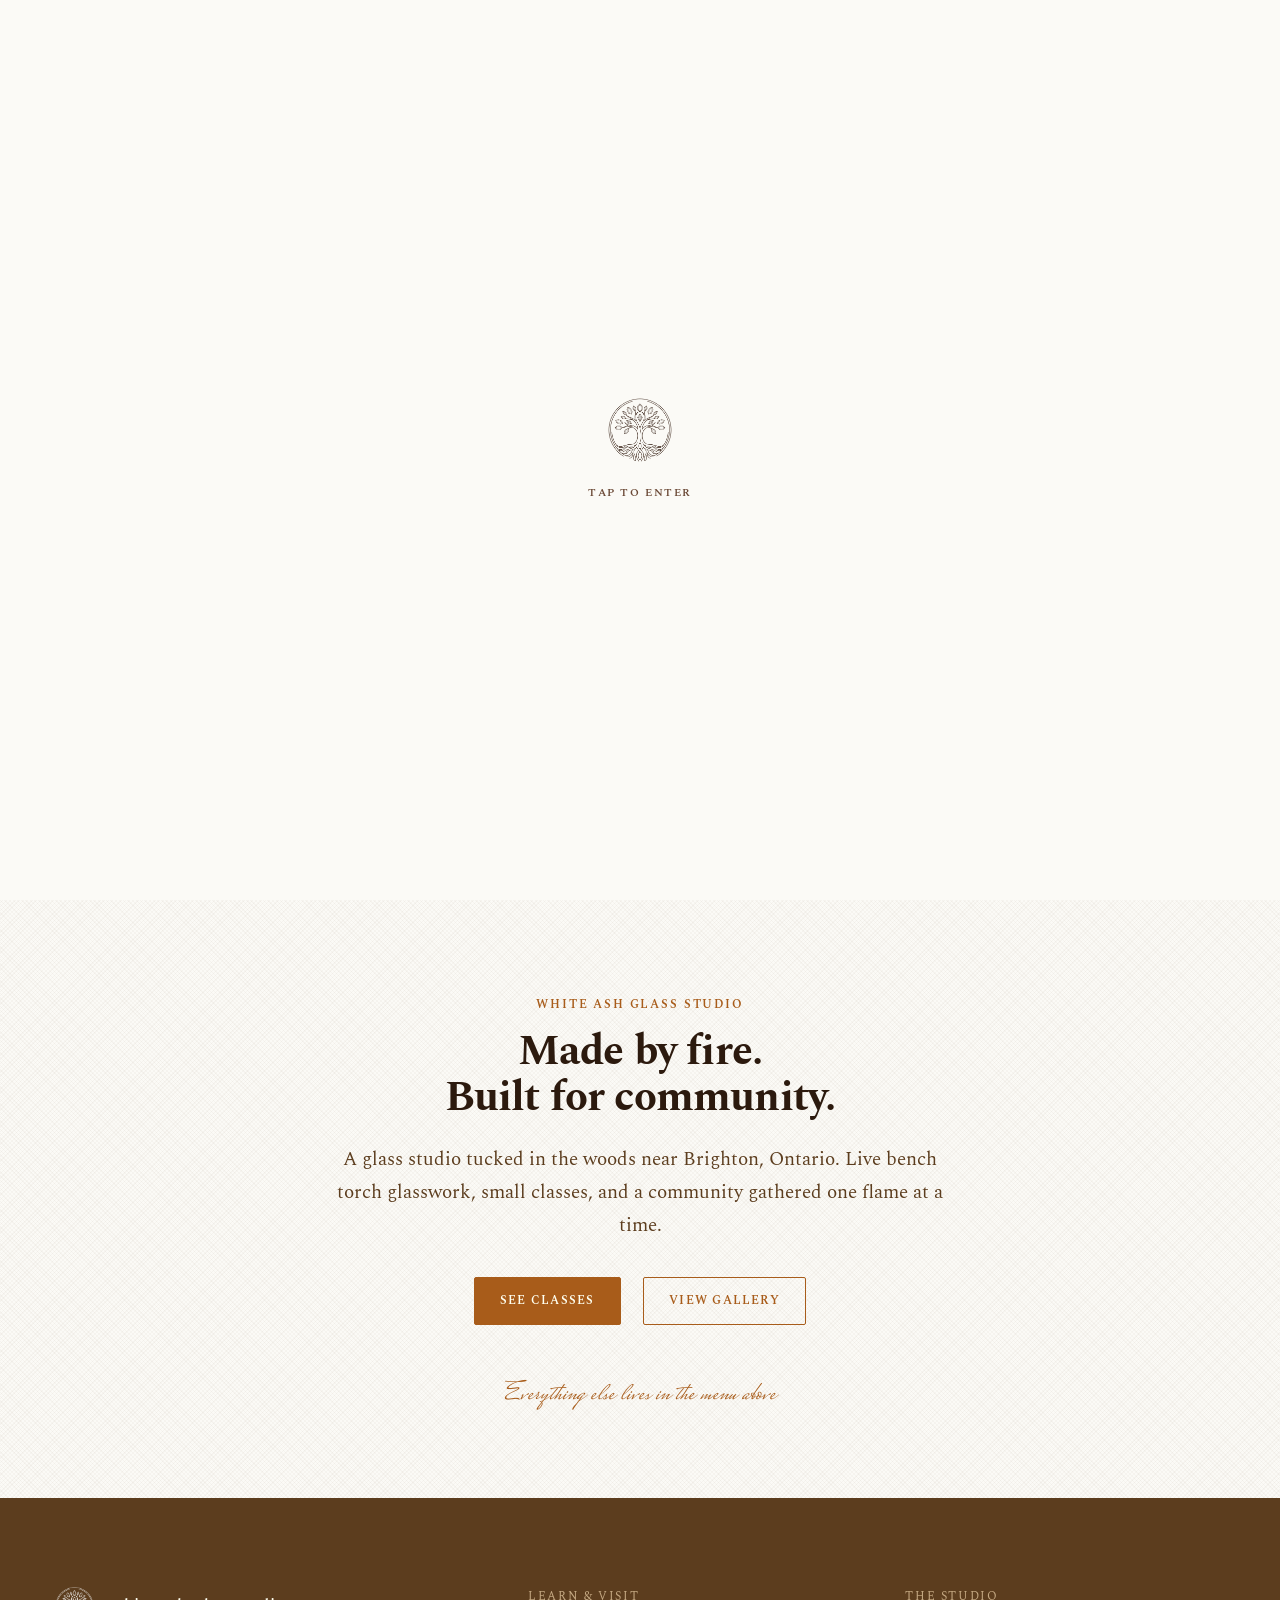
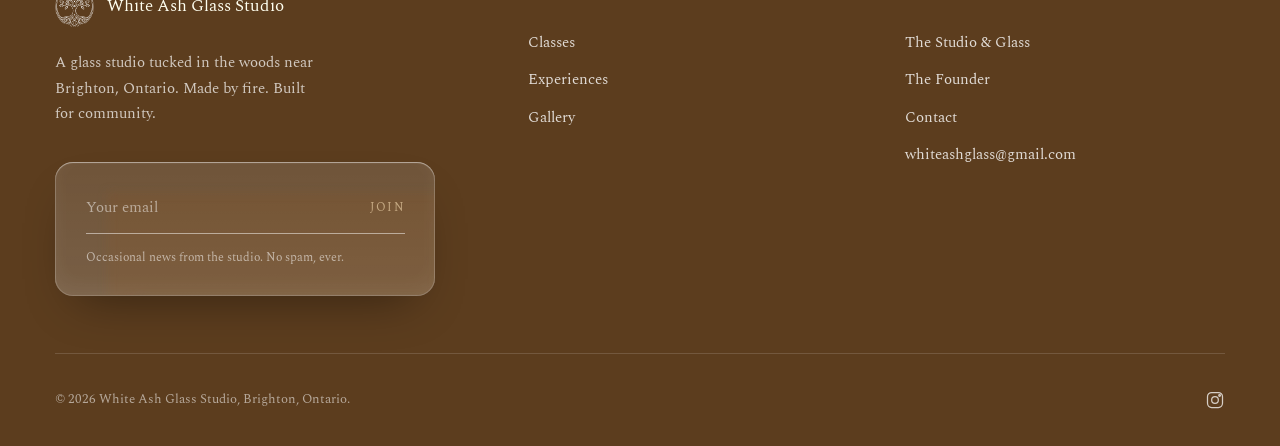
==== commit 30c28366: "Remove QR code from footer" ====
--- a/index.html
+++ b/index.html
@@ -7,7 +7,7 @@
 <meta name="description" content="A glass studio tucked in the woods near Brighton, Ontario. Live bench torch glasswork, hands-on classes, and a community built around the flame.">
 <link rel="icon" href="assets/img/logo-mark.png" type="image/png">
 <link rel="preconnect" href="https://fonts.googleapis.com">
-<link rel="stylesheet" href="assets/css/style.css?v=6">
+<link rel="stylesheet" href="assets/css/style.css?v=7">
 </head>
 <body>
 
@@ -135,10 +135,6 @@
     </div>
     <div class="footer-bottom">
       <span>&copy; 2026 White Ash Glass Studio, Brighton, Ontario.</span>
-      <div class="footer-qr">
-        <img src="https://api.qrserver.com/v1/create-qr-code/?size=100x100&margin=0&color=44-26-14&data=https://whiteashglass.ca" alt="QR code linking to whiteashglass.ca">
-        <span>Scan to visit us again</span>
-      </div>
       <div class="footer-social">
         <a href="https://instagram.com" aria-label="White Ash Glass Studio on Instagram" target="_blank" rel="noopener">
           <svg width="20" height="20" viewBox="0 0 24 24" fill="none" stroke="currentColor" stroke-width="1.5"><rect x="3" y="3" width="18" height="18" rx="5"/><circle cx="12" cy="12" r="4"/><circle cx="17.5" cy="6.5" r="1"/></svg>
--- a/assets/css/style.css
+++ b/assets/css/style.css
@@ -734,9 +734,6 @@
 }
 .footer-social{ display:flex; align-items:center; gap: var(--space-3); }
 .footer-social a{ color: rgba(255,255,255,0.75); transition: color .3s, transform .3s; display:inline-flex; }
-.footer-qr{ display:flex; align-items:center; gap: 0.7rem; }
-.footer-qr img{ width: 54px; height: 54px; border-radius: 2px; background:#fff; padding: 4px; }
-.footer-qr span{ font-size: 0.75rem; color: rgba(255,255,255,0.6); max-width: 14ch; }
 
 /* ---- Gallery / Lightbox ---- */
 .gallery-grid{
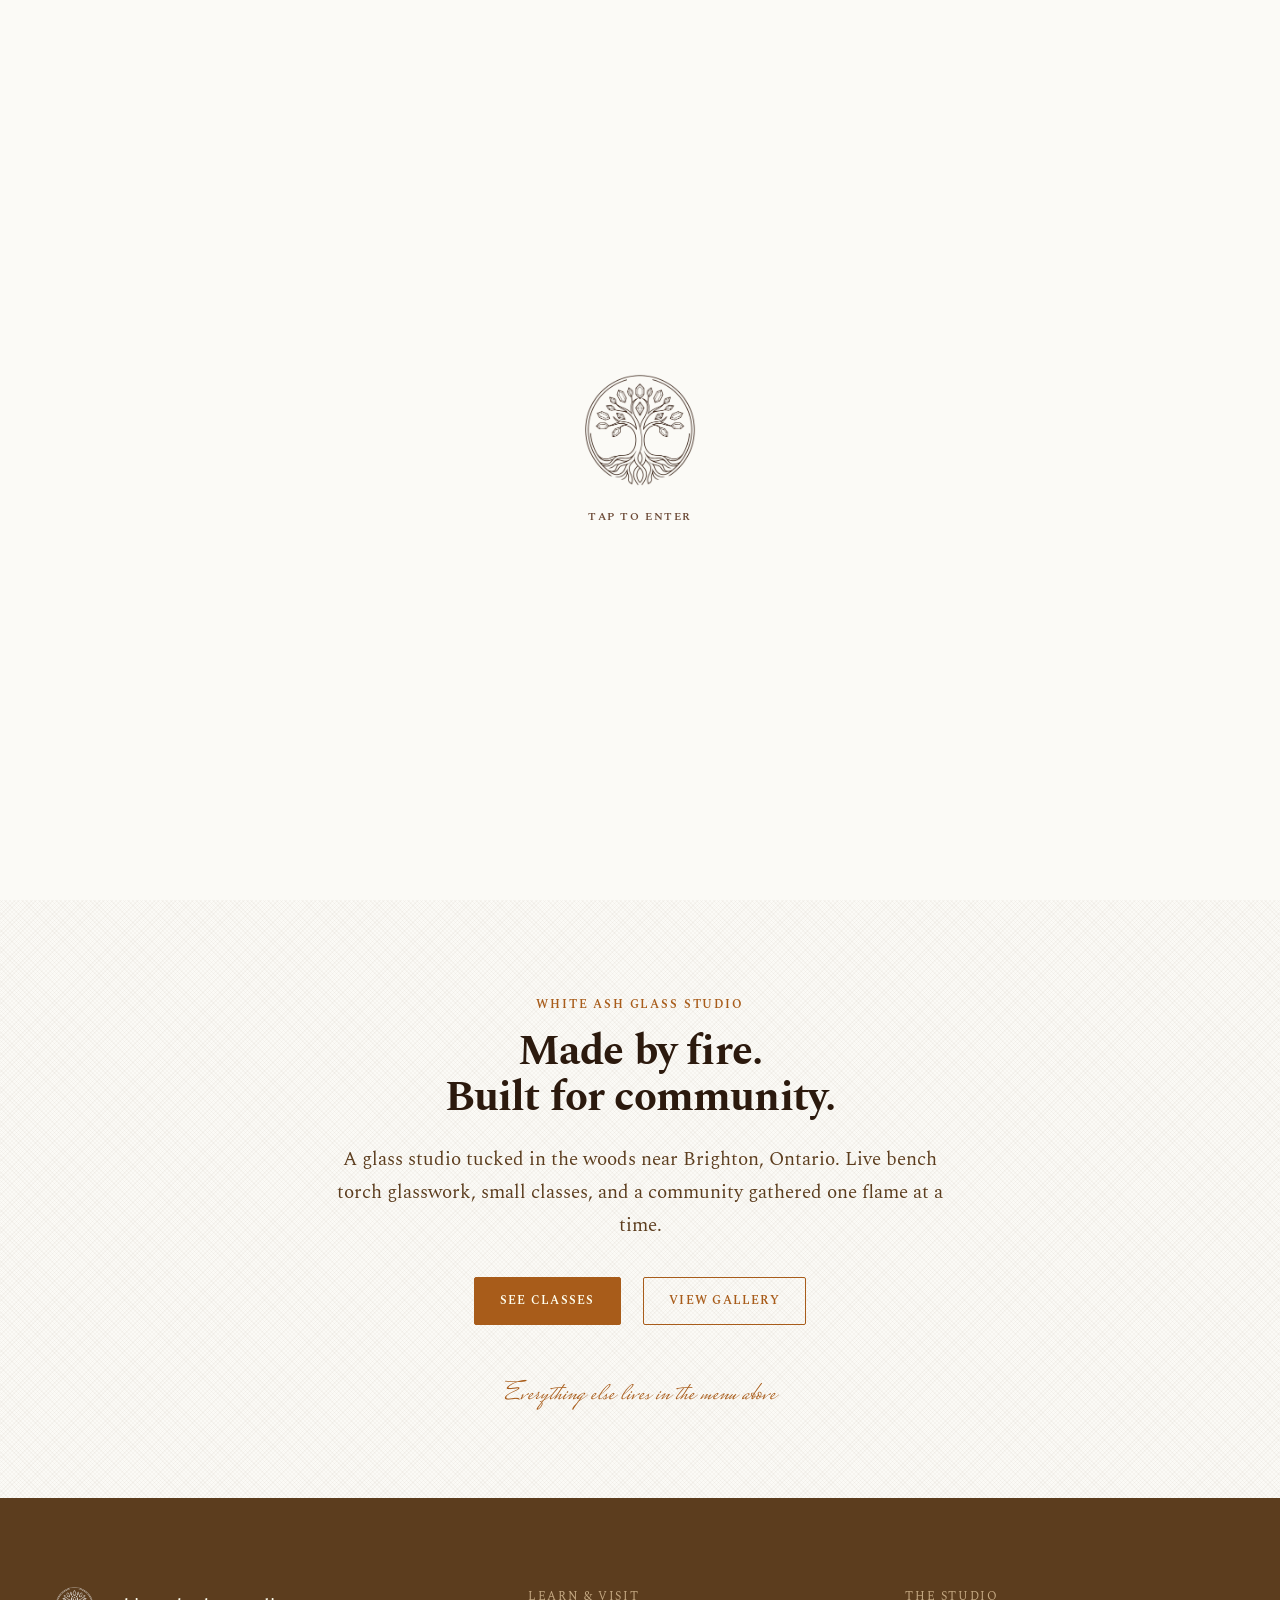
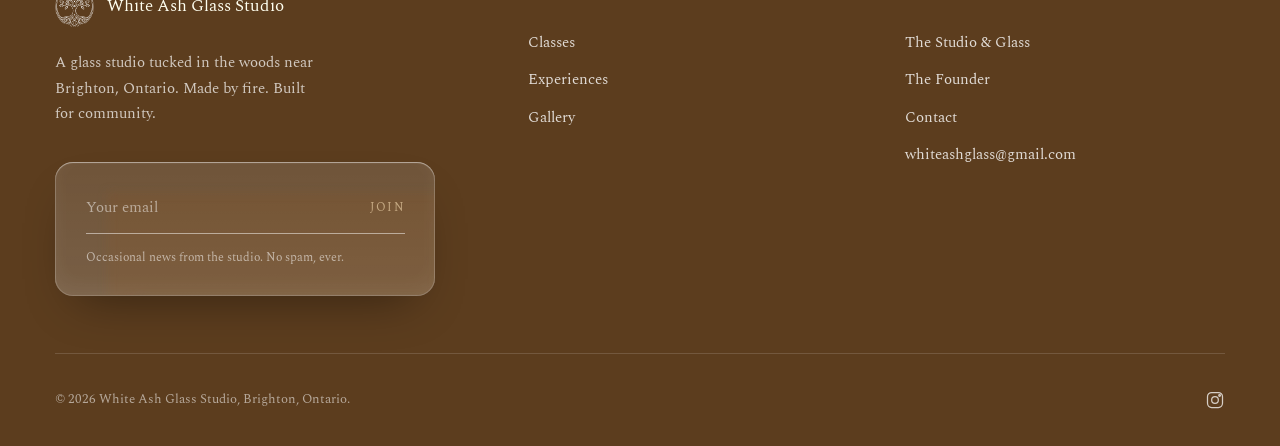
==== commit c4874045: "Increase loading screen logo size" ====
--- a/index.html
+++ b/index.html
@@ -7,7 +7,7 @@
 <meta name="description" content="A glass studio tucked in the woods near Brighton, Ontario. Live bench torch glasswork, hands-on classes, and a community built around the flame.">
 <link rel="icon" href="assets/img/logo-mark.png" type="image/png">
 <link rel="preconnect" href="https://fonts.googleapis.com">
-<link rel="stylesheet" href="assets/css/style.css?v=7">
+<link rel="stylesheet" href="assets/css/style.css?v=8">
 </head>
 <body>
 
--- a/assets/css/style.css
+++ b/assets/css/style.css
@@ -867,7 +867,7 @@
   cursor: pointer;
   transition: opacity .7s var(--ease-out), transform .7s var(--ease-out), visibility .7s;
 }
-.loading-veil img{ width: 64px; height: 64px; animation: veil-breathe 1.6s ease-in-out infinite; }
+.loading-veil img{ width: 112px; height: 112px; animation: veil-breathe 1.6s ease-in-out infinite; }
 @keyframes veil-breathe{ 0%,100%{ opacity: .55; } 50%{ opacity: 1; } }
 .loading-veil-hint{
   font-family: var(--font-body);
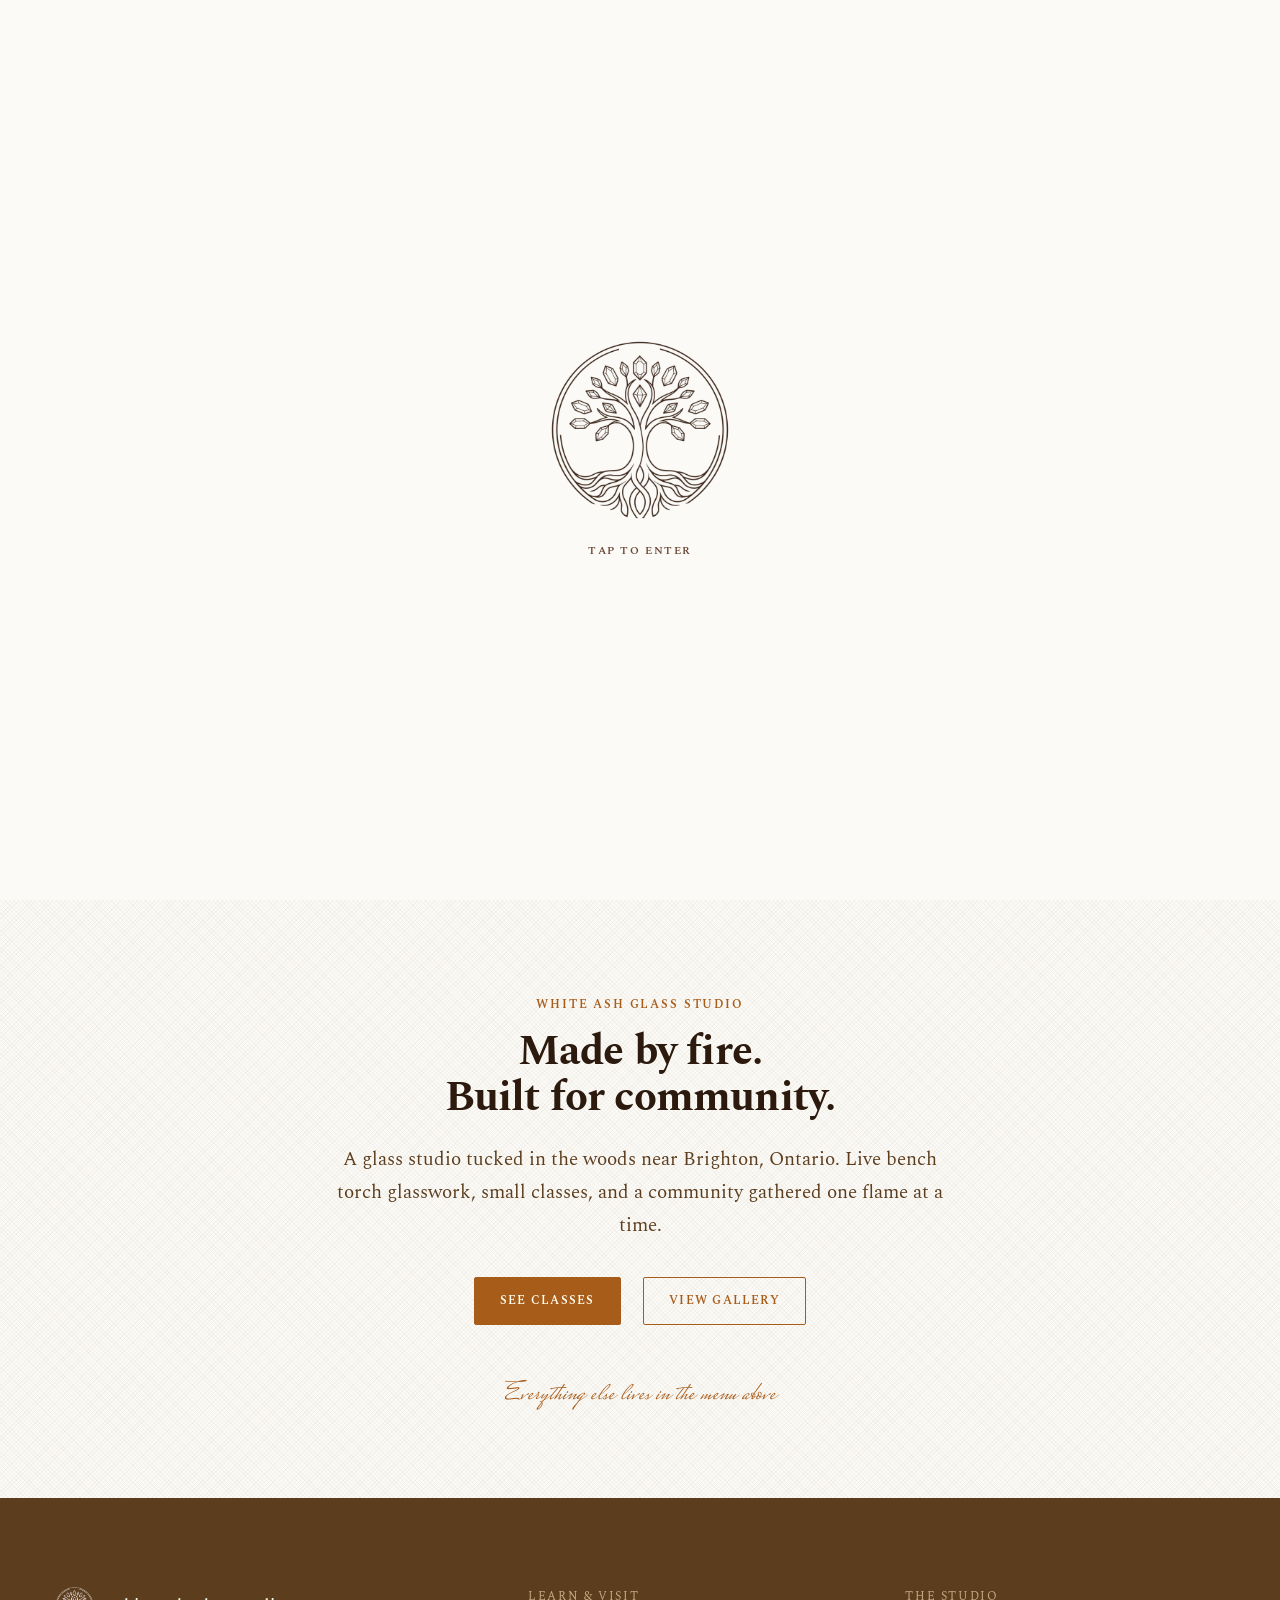
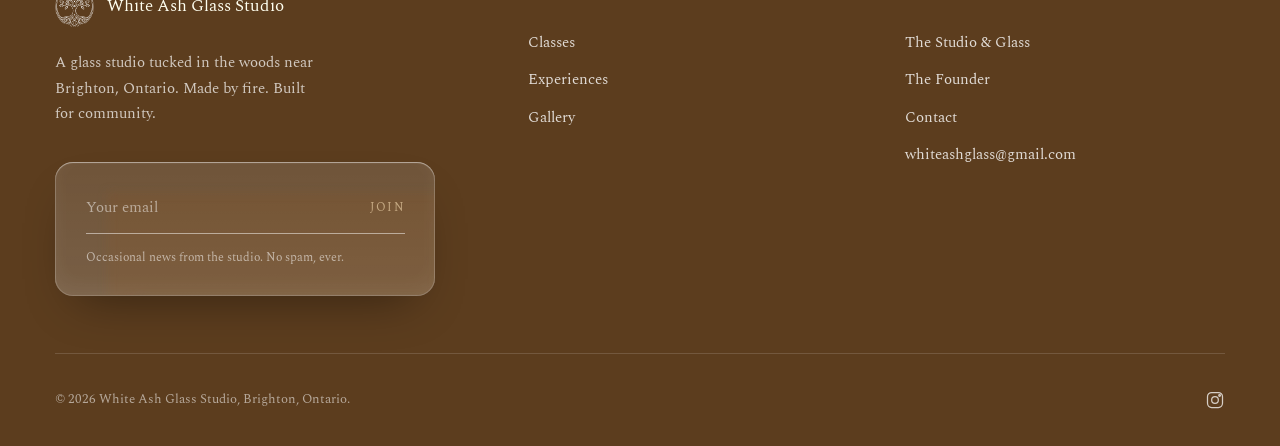
==== commit a4f32ef5: "Make loading screen logo bigger" ====
--- a/index.html
+++ b/index.html
@@ -7,7 +7,7 @@
 <meta name="description" content="A glass studio tucked in the woods near Brighton, Ontario. Live bench torch glasswork, hands-on classes, and a community built around the flame.">
 <link rel="icon" href="assets/img/logo-mark.png" type="image/png">
 <link rel="preconnect" href="https://fonts.googleapis.com">
-<link rel="stylesheet" href="assets/css/style.css?v=8">
+<link rel="stylesheet" href="assets/css/style.css?v=9">
 </head>
 <body>
 
--- a/assets/css/style.css
+++ b/assets/css/style.css
@@ -867,7 +867,7 @@
   cursor: pointer;
   transition: opacity .7s var(--ease-out), transform .7s var(--ease-out), visibility .7s;
 }
-.loading-veil img{ width: 112px; height: 112px; animation: veil-breathe 1.6s ease-in-out infinite; }
+.loading-veil img{ width: 180px; height: 180px; animation: veil-breathe 1.6s ease-in-out infinite; }
 @keyframes veil-breathe{ 0%,100%{ opacity: .55; } 50%{ opacity: 1; } }
 .loading-veil-hint{
   font-family: var(--font-body);
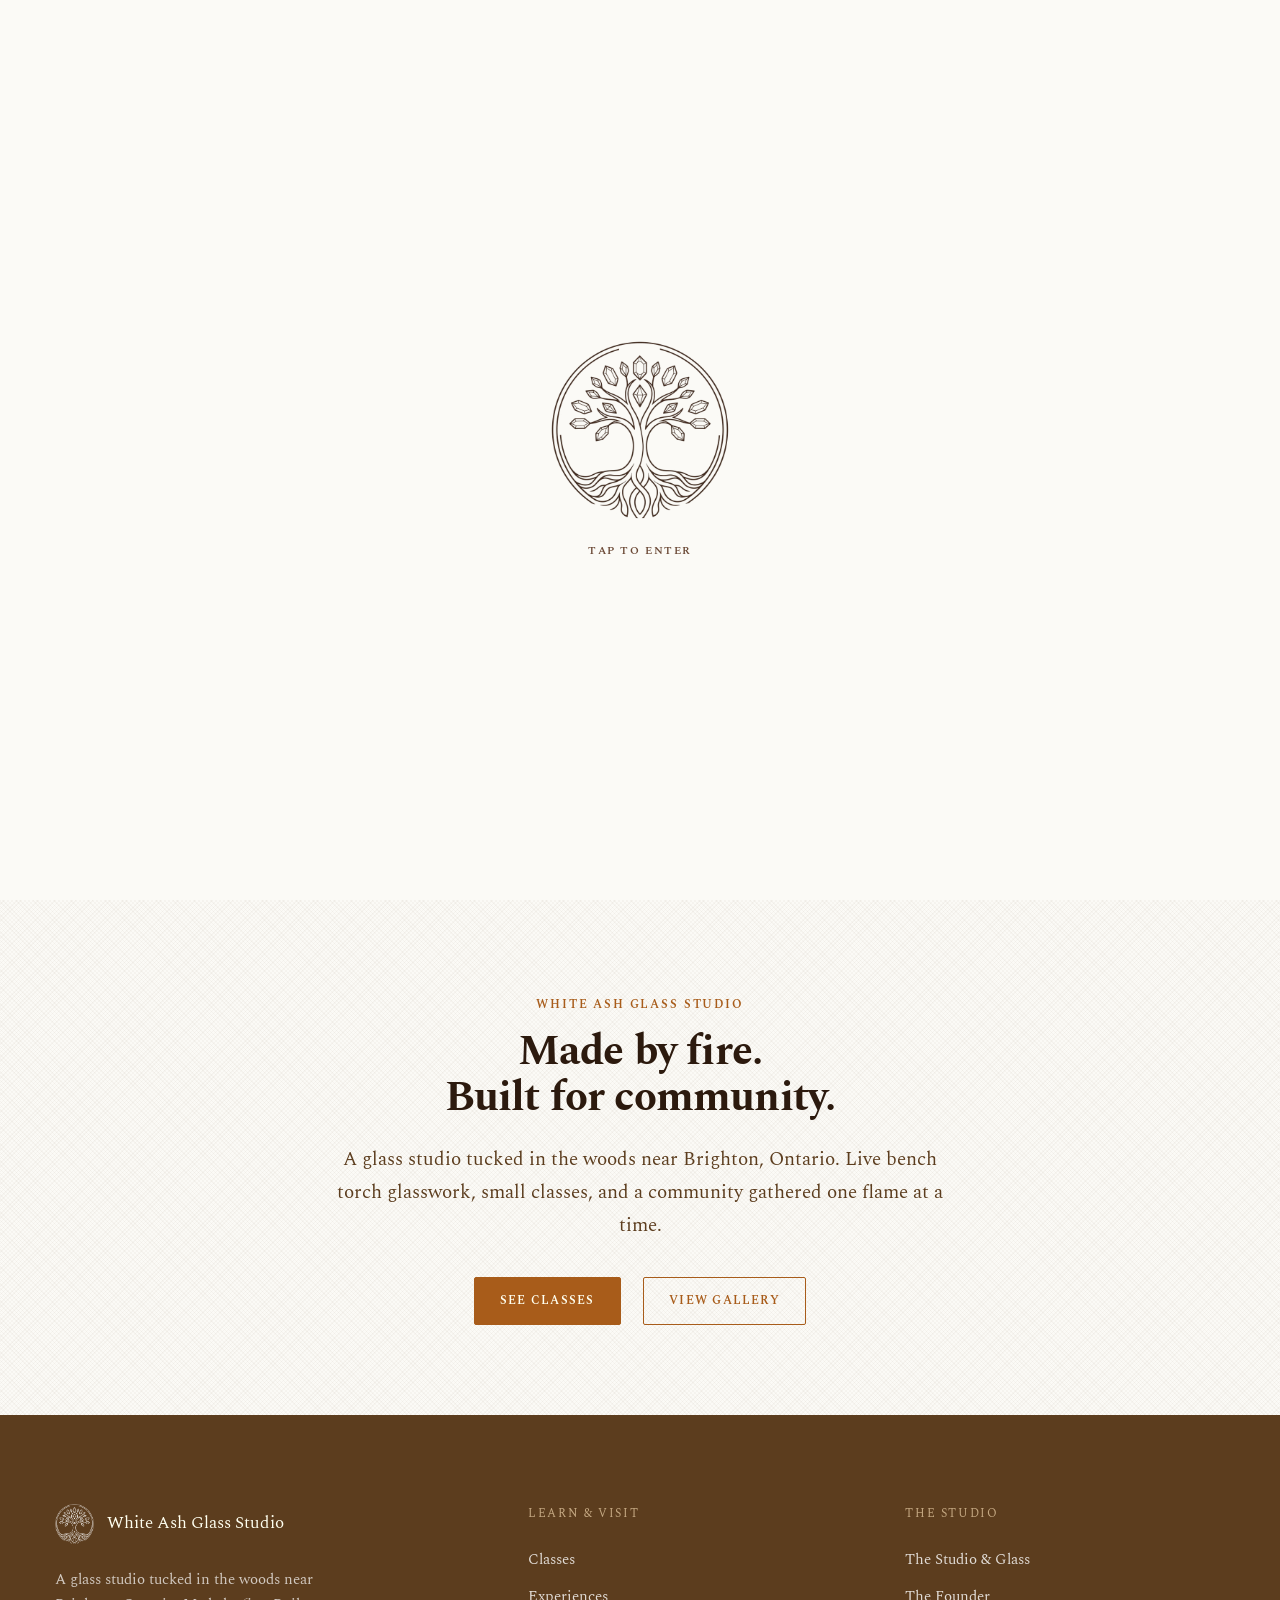
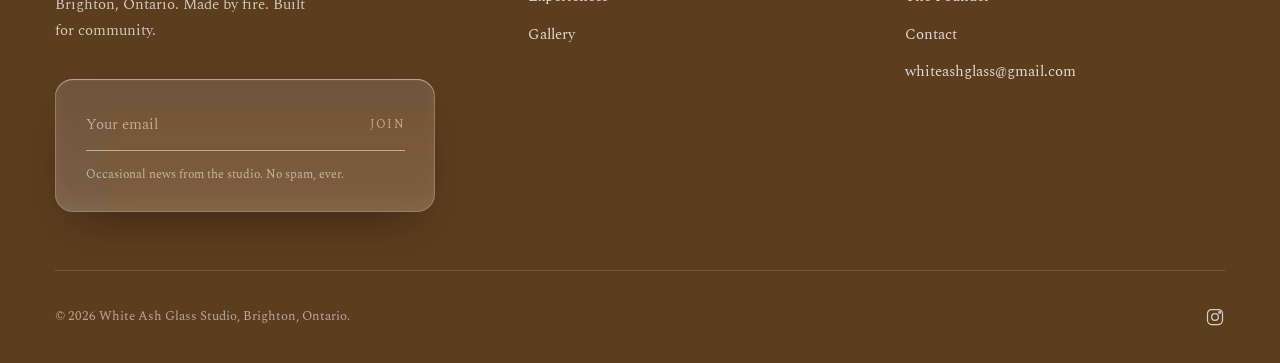
==== commit 6d103786: "Remove menu hint text from homepage" ====
--- a/index.html
+++ b/index.html
@@ -92,7 +92,6 @@
       <a href="classes.html" class="btn solid">See classes</a>
       <a href="gallery.html" class="btn">View gallery</a>
     </div>
-    <p class="script mt-5" style="font-size:1.6rem;">Everything else lives in the menu above</p>
   </section>
 </main>
 
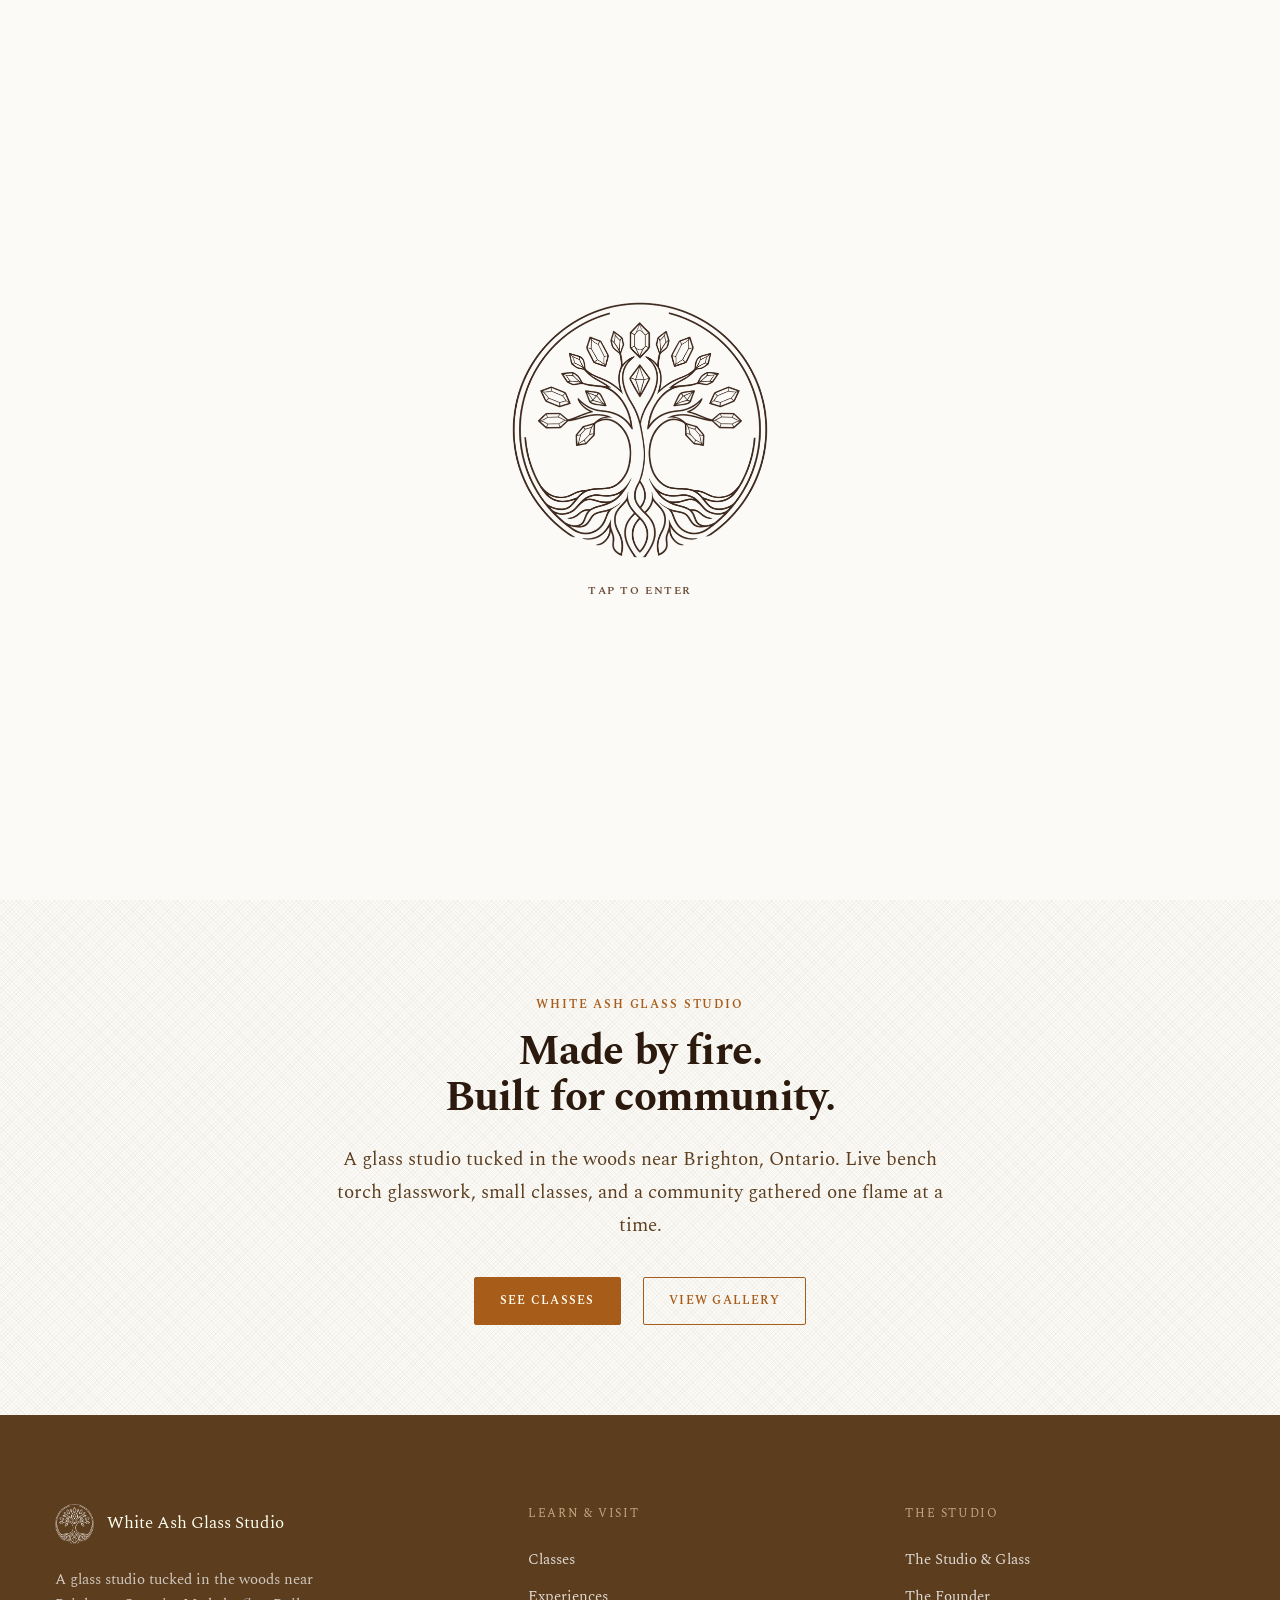
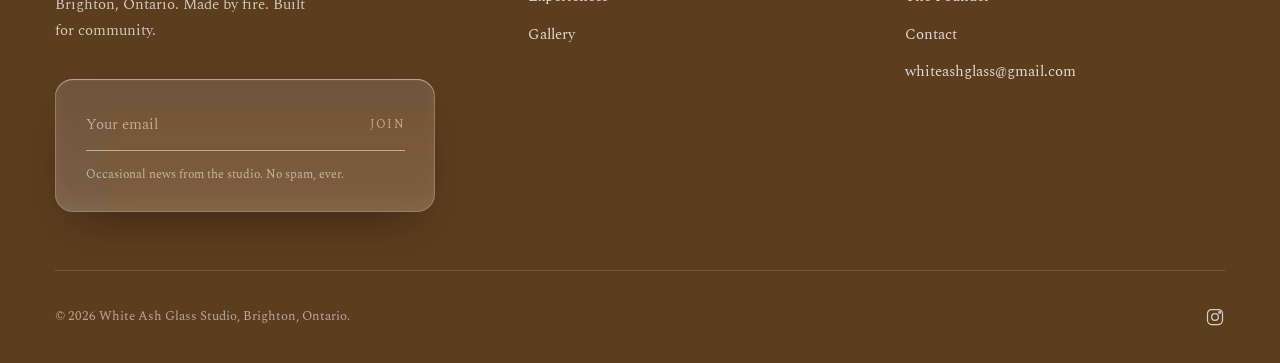
==== commit 8d1a610f: "Make loading screen logo even bigger" ====
--- a/index.html
+++ b/index.html
@@ -7,7 +7,7 @@
 <meta name="description" content="A glass studio tucked in the woods near Brighton, Ontario. Live bench torch glasswork, hands-on classes, and a community built around the flame.">
 <link rel="icon" href="assets/img/logo-mark.png" type="image/png">
 <link rel="preconnect" href="https://fonts.googleapis.com">
-<link rel="stylesheet" href="assets/css/style.css?v=9">
+<link rel="stylesheet" href="assets/css/style.css?v=10">
 </head>
 <body>
 
--- a/assets/css/style.css
+++ b/assets/css/style.css
@@ -867,7 +867,7 @@
   cursor: pointer;
   transition: opacity .7s var(--ease-out), transform .7s var(--ease-out), visibility .7s;
 }
-.loading-veil img{ width: 180px; height: 180px; animation: veil-breathe 1.6s ease-in-out infinite; }
+.loading-veil img{ width: 260px; height: 260px; animation: veil-breathe 1.6s ease-in-out infinite; }
 @keyframes veil-breathe{ 0%,100%{ opacity: .55; } 50%{ opacity: 1; } }
 .loading-veil-hint{
   font-family: var(--font-body);
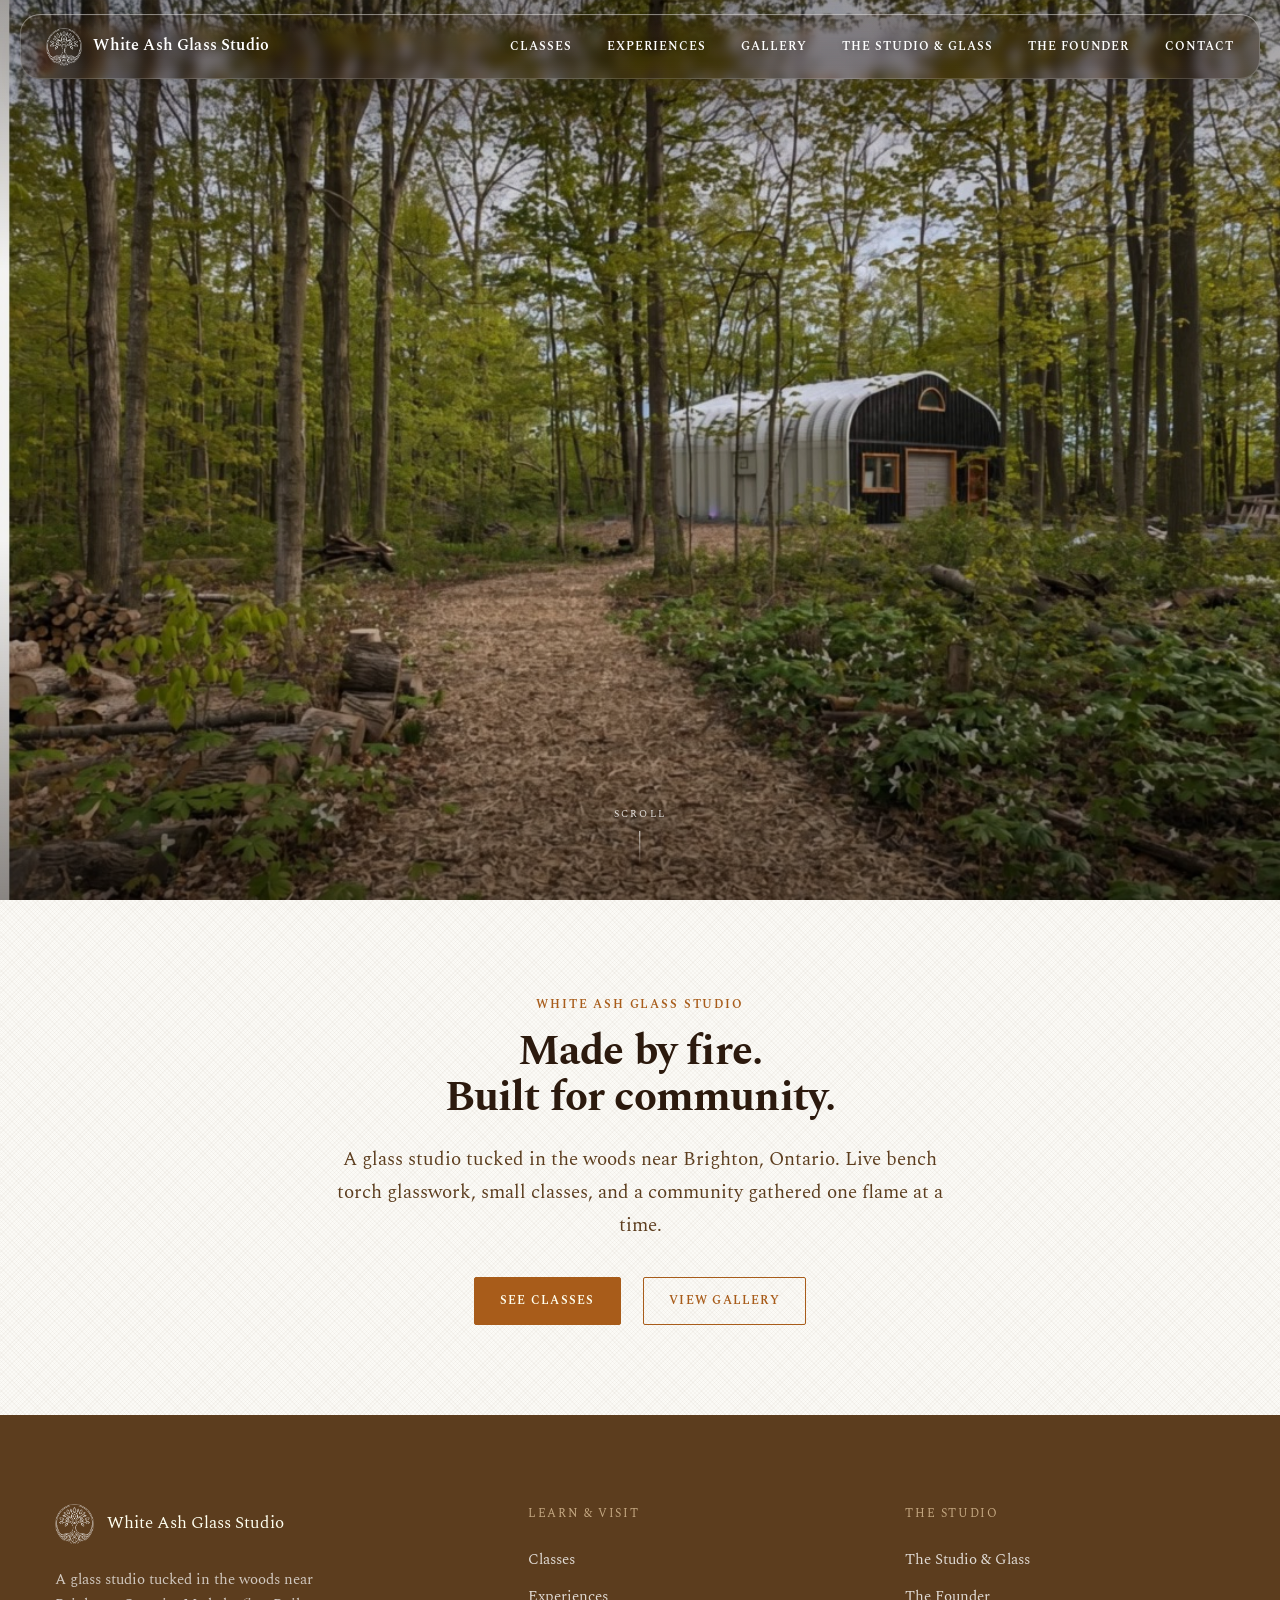
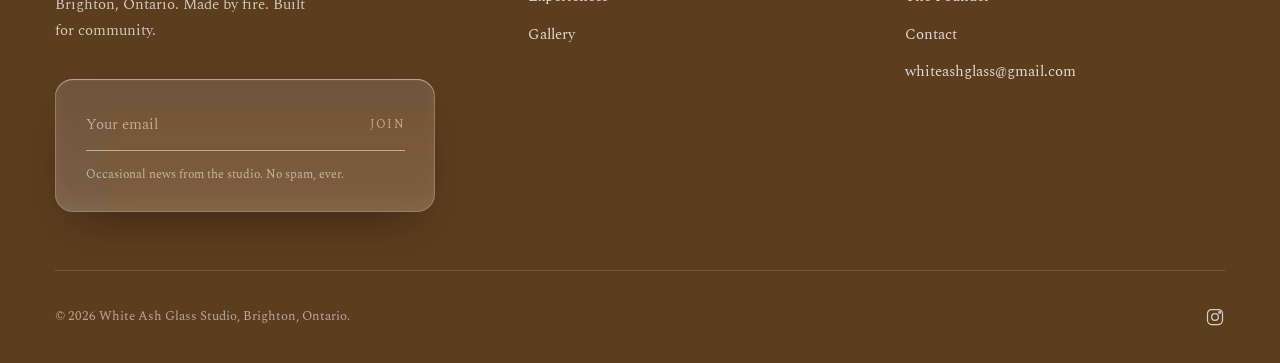
==== commit bc24baf3: "Remove sound from hero video and the now-unneeded sound toggle" ====
--- a/index.html
+++ b/index.html
@@ -7,14 +7,11 @@
 <meta name="description" content="A glass studio tucked in the woods near Brighton, Ontario. Live bench torch glasswork, hands-on classes, and a community built around the flame.">
 <link rel="icon" href="assets/img/logo-mark.png" type="image/png">
 <link rel="preconnect" href="https://fonts.googleapis.com">
-<link rel="stylesheet" href="assets/css/style.css?v=10">
+<link rel="stylesheet" href="assets/css/style.css?v=11">
 </head>
 <body>
 
-<div class="loading-veil" role="button" tabindex="0" aria-label="Enter White Ash Glass Studio, with sound">
-  <img src="assets/img/logo-mark.png" alt="">
-  <span class="loading-veil-hint">Tap to enter</span>
-</div>
+<div class="loading-veil"><img src="assets/img/logo-mark.png" alt=""></div>
 
 <header class="site-nav">
   <div class="nav-inner">
@@ -67,18 +64,12 @@
     loop
     playsinline
     poster="assets/video/hero-poster.jpg?v=3">
-    <source src="assets/video/hero-video.mp4?v=3" type="video/mp4">
+    <source src="assets/video/hero-video.mp4?v=4" type="video/mp4">
   </video>
 
   <noscript>
     <img class="video-hero-media" src="assets/video/hero-poster.jpg" alt="A woodchip path through spring forest leading to the White Ash Glass Studio building">
   </noscript>
-
-  <button class="hero-sound-toggle" type="button" aria-pressed="false" aria-label="Turn on sound">
-    <svg class="icon-muted" width="16" height="16" viewBox="0 0 24 24" fill="none" stroke="currentColor" stroke-width="1.6"><path d="M4 9v6h4l5 5V4L8 9H4Z"/><path d="M17 8l5 8M22 8l-5 8"/></svg>
-    <svg class="icon-unmuted" width="16" height="16" viewBox="0 0 24 24" fill="none" stroke="currentColor" stroke-width="1.6"><path d="M4 9v6h4l5 5V4L8 9H4Z"/><path d="M16.5 8.5a5 5 0 0 1 0 7M19.5 6a9 9 0 0 1 0 12"/></svg>
-    <span class="hero-sound-label">Sound</span>
-  </button>
 
   <div class="hero-scroll-cue"><span>Scroll</span><div class="line"></div></div>
 </section>
@@ -144,6 +135,6 @@
 </footer>
 
 <script src="assets/js/liquid-glass.js"></script>
-<script src="assets/js/main.js?v=7"></script>
+<script src="assets/js/main.js?v=8"></script>
 </body>
 </html>
--- a/assets/css/style.css
+++ b/assets/css/style.css
@@ -464,41 +464,6 @@
   pointer-events: none;
   z-index: 1;
 }
-.hero-sound-toggle{
-  position: absolute;
-  right: var(--space-4);
-  bottom: var(--space-4);
-  z-index: 3;
-  display: inline-flex;
-  align-items: center;
-  justify-content: center;
-  gap: 0.5em;
-  min-height: 44px;
-  padding: 0.6em 1.1em;
-  border: 1px solid rgba(255,255,255,0.5);
-  border-radius: 999px;
-  background: rgba(20,12,6,0.28);
-  backdrop-filter: blur(6px);
-  color: #fff;
-  cursor: pointer;
-  transition: background-color .3s var(--ease-out), border-color .3s var(--ease-out), transform .3s var(--ease-out);
-}
-.hero-sound-toggle:focus-visible{ outline: 2px solid var(--sand); outline-offset: 2px; }
-.hero-sound-toggle:active{ transform: translateY(0) scale(0.97); transition-duration: .12s; }
-.hero-sound-toggle svg{ display: block; flex-shrink: 0; }
-.hero-sound-toggle .icon-unmuted{ display: none; }
-.hero-sound-toggle[aria-pressed="true"] .icon-muted{ display: none; }
-.hero-sound-toggle[aria-pressed="true"] .icon-unmuted{ display: block; }
-.hero-sound-toggle[aria-pressed="true"]{ background: rgba(168,92,26,0.45); border-color: var(--copper); }
-.hero-sound-label{
-  font-family: var(--font-body);
-  font-size: 0.65rem;
-  font-weight: 600;
-  letter-spacing: 0.1em;
-  text-transform: uppercase;
-  text-shadow: 0 1px 6px rgba(0,0,0,0.3);
-}
-
 .hero-scroll-cue{
   position: absolute;
   bottom: var(--space-4);
@@ -869,19 +834,6 @@
 }
 .loading-veil img{ width: 260px; height: 260px; animation: veil-breathe 1.6s ease-in-out infinite; }
 @keyframes veil-breathe{ 0%,100%{ opacity: .55; } 50%{ opacity: 1; } }
-.loading-veil-hint{
-  font-family: var(--font-body);
-  font-size: 0.68rem;
-  font-weight: 600;
-  letter-spacing: 0.14em;
-  text-transform: uppercase;
-  color: var(--sienna-dim);
-  opacity: 0;
-}
-.loading-veil.ready .loading-veil-hint{
-  animation: veil-hint-in .6s var(--ease-out) both, hint-breathe 2.6s ease-in-out .6s infinite;
-}
-@keyframes veil-hint-in{ from{ opacity: 0; transform: translateY(6px); } to{ opacity: 1; transform: translateY(0); } }
 .loading-veil.hide{ opacity: 0; visibility: hidden; transform: scale(1.05); }
 
 /* ---- Reveal on scroll ----
@@ -938,7 +890,6 @@
   .btn.solid:hover{ background: var(--copper-dim); color: var(--lemon); box-shadow: 0 10px 24px -10px rgba(168,92,26,0.55); }
   .btn.ghost-light:hover{ background: #fff; color: var(--bark); }
   .text-link:hover{ background-size: 100% 1px; color: var(--copper); }
-  .hero-sound-toggle:hover{ background: rgba(20,12,6,0.45); border-color: rgba(255,255,255,0.8); transform: translateY(-1px); }
   .site-nav:hover .nav-mega{
     opacity: 1;
     visibility: visible;
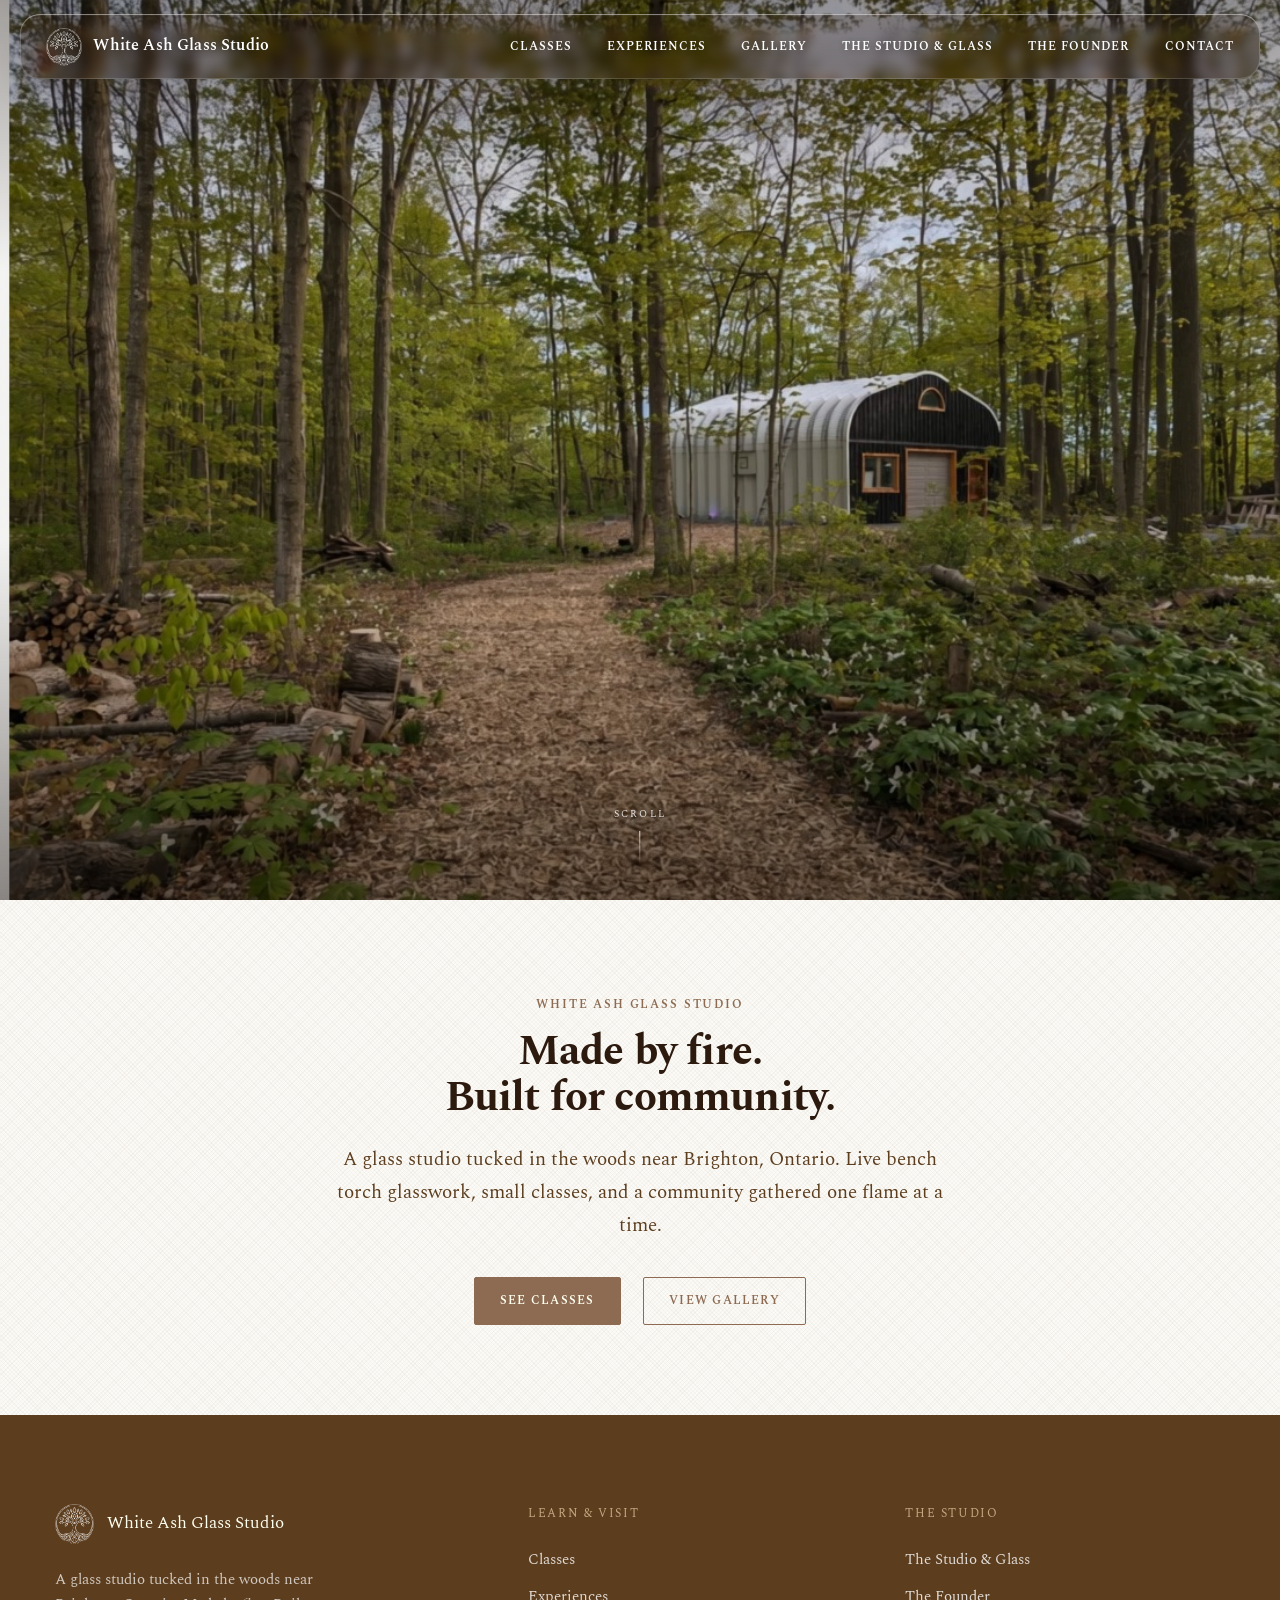
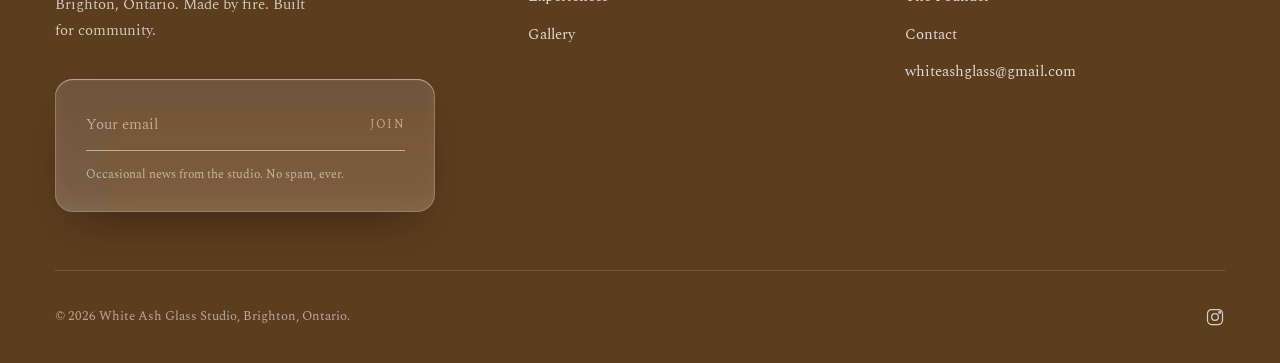
==== commit ad0941b7: "Update copper accent to match PANTONE 876 C brand reference" ====
--- a/index.html
+++ b/index.html
@@ -7,7 +7,7 @@
 <meta name="description" content="A glass studio tucked in the woods near Brighton, Ontario. Live bench torch glasswork, hands-on classes, and a community built around the flame.">
 <link rel="icon" href="assets/img/logo-mark.png" type="image/png">
 <link rel="preconnect" href="https://fonts.googleapis.com">
-<link rel="stylesheet" href="assets/css/style.css?v=11">
+<link rel="stylesheet" href="assets/css/style.css?v=14">
 </head>
 <body>
 
--- a/assets/css/style.css
+++ b/assets/css/style.css
@@ -14,8 +14,8 @@
   --sienna:     #8B6347;
   --walnut:     #5C3D1E;
   --bark:       #2C1A0E;
-  --copper:     #A85C1A;
-  --copper-dim: #8f4d15;
+  --copper:     #8C6B52; /* PANTONE 876 C */
+  --copper-dim: #745944;
   --sienna-dim: #6b4936;
   --studio-green: #7A8C6E;
 
@@ -822,6 +822,16 @@
 }
 .form-success{ display:none; opacity: 0; transform: translateY(8px); transition: opacity .5s var(--ease-out), transform .5s var(--ease-out); }
 .form-success.show{ display:block; opacity: 1; transform: translateY(0); }
+.form-error{
+  display: none;
+  color: #A13B2E;
+  font-size: 0.9rem;
+  opacity: 0;
+  transform: translateY(6px);
+  transition: opacity .35s var(--ease-out), transform .35s var(--ease-out);
+}
+.form-error.show{ display:block; opacity: 1; transform: translateY(0); }
+.contact-form button[disabled]{ opacity: 0.6; cursor: default; pointer-events: none; }
 
 /* ---- Loading veil ---- */
 .loading-veil{
